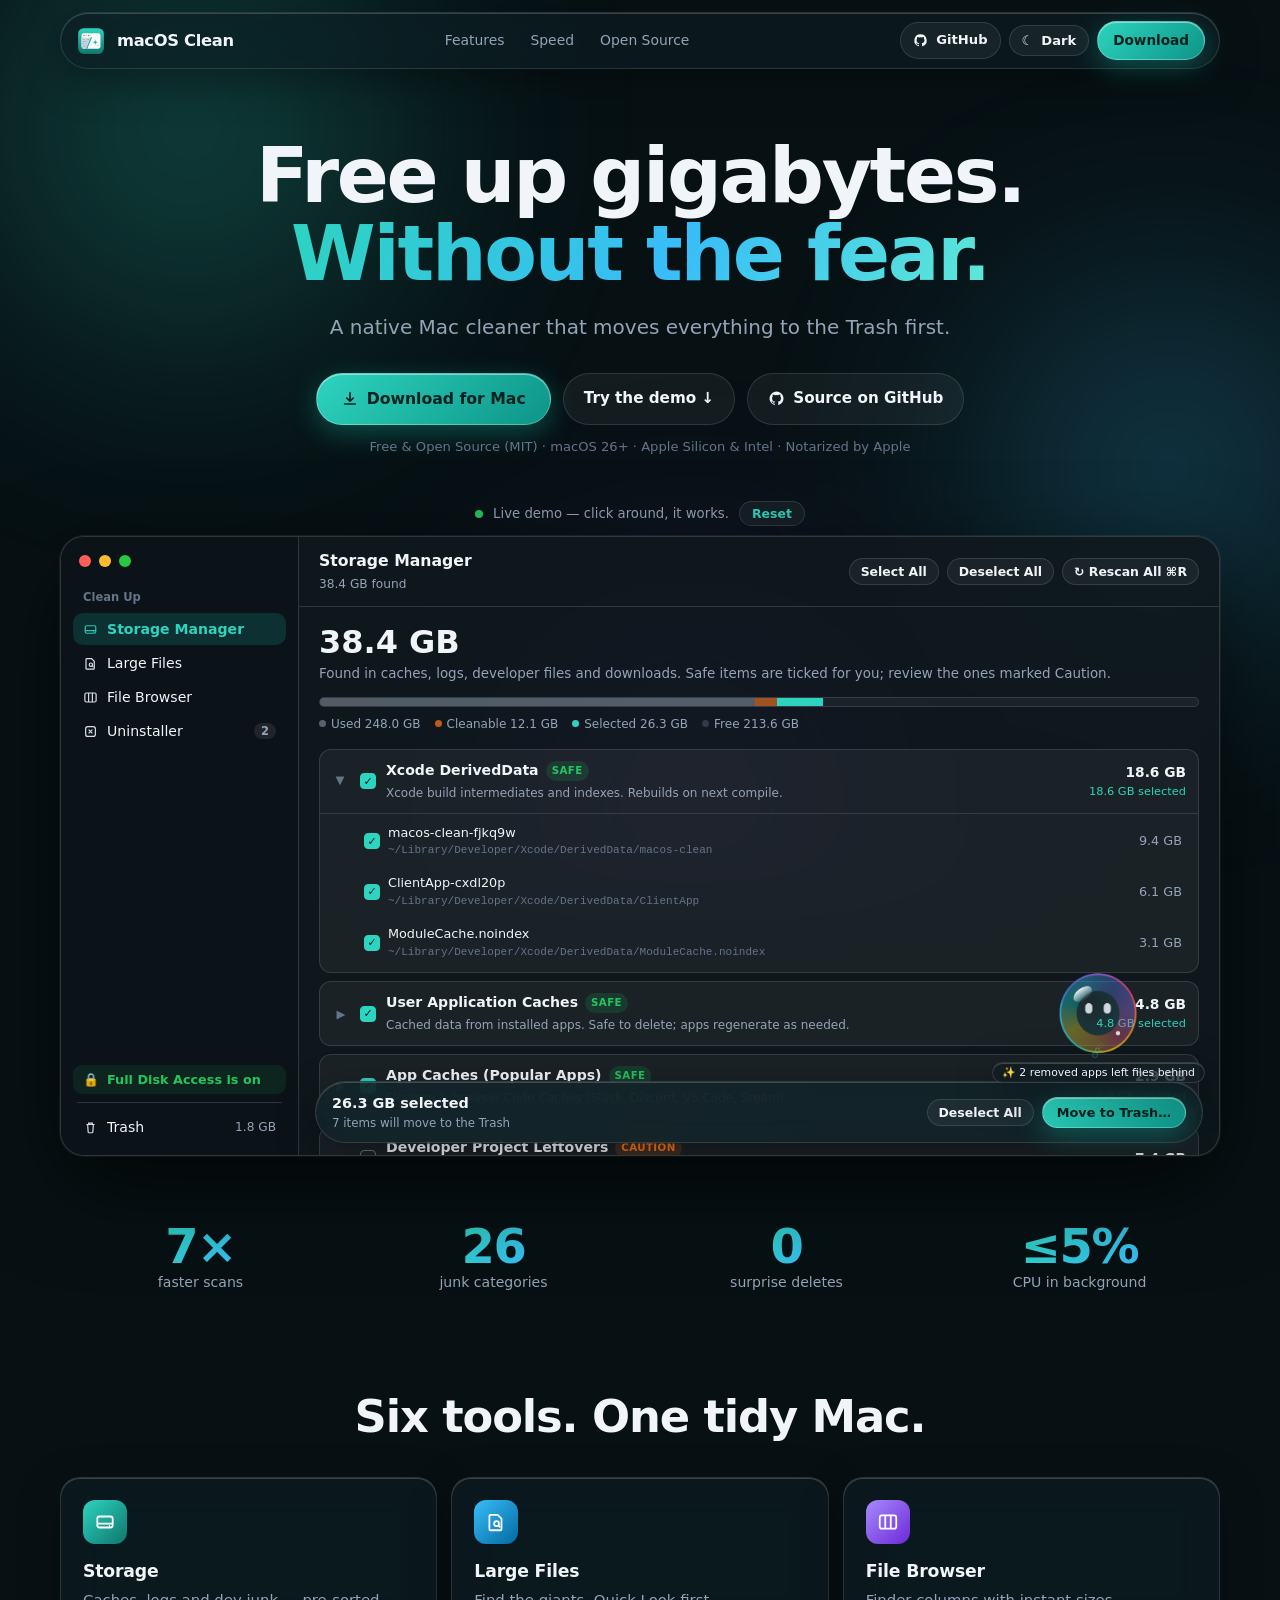
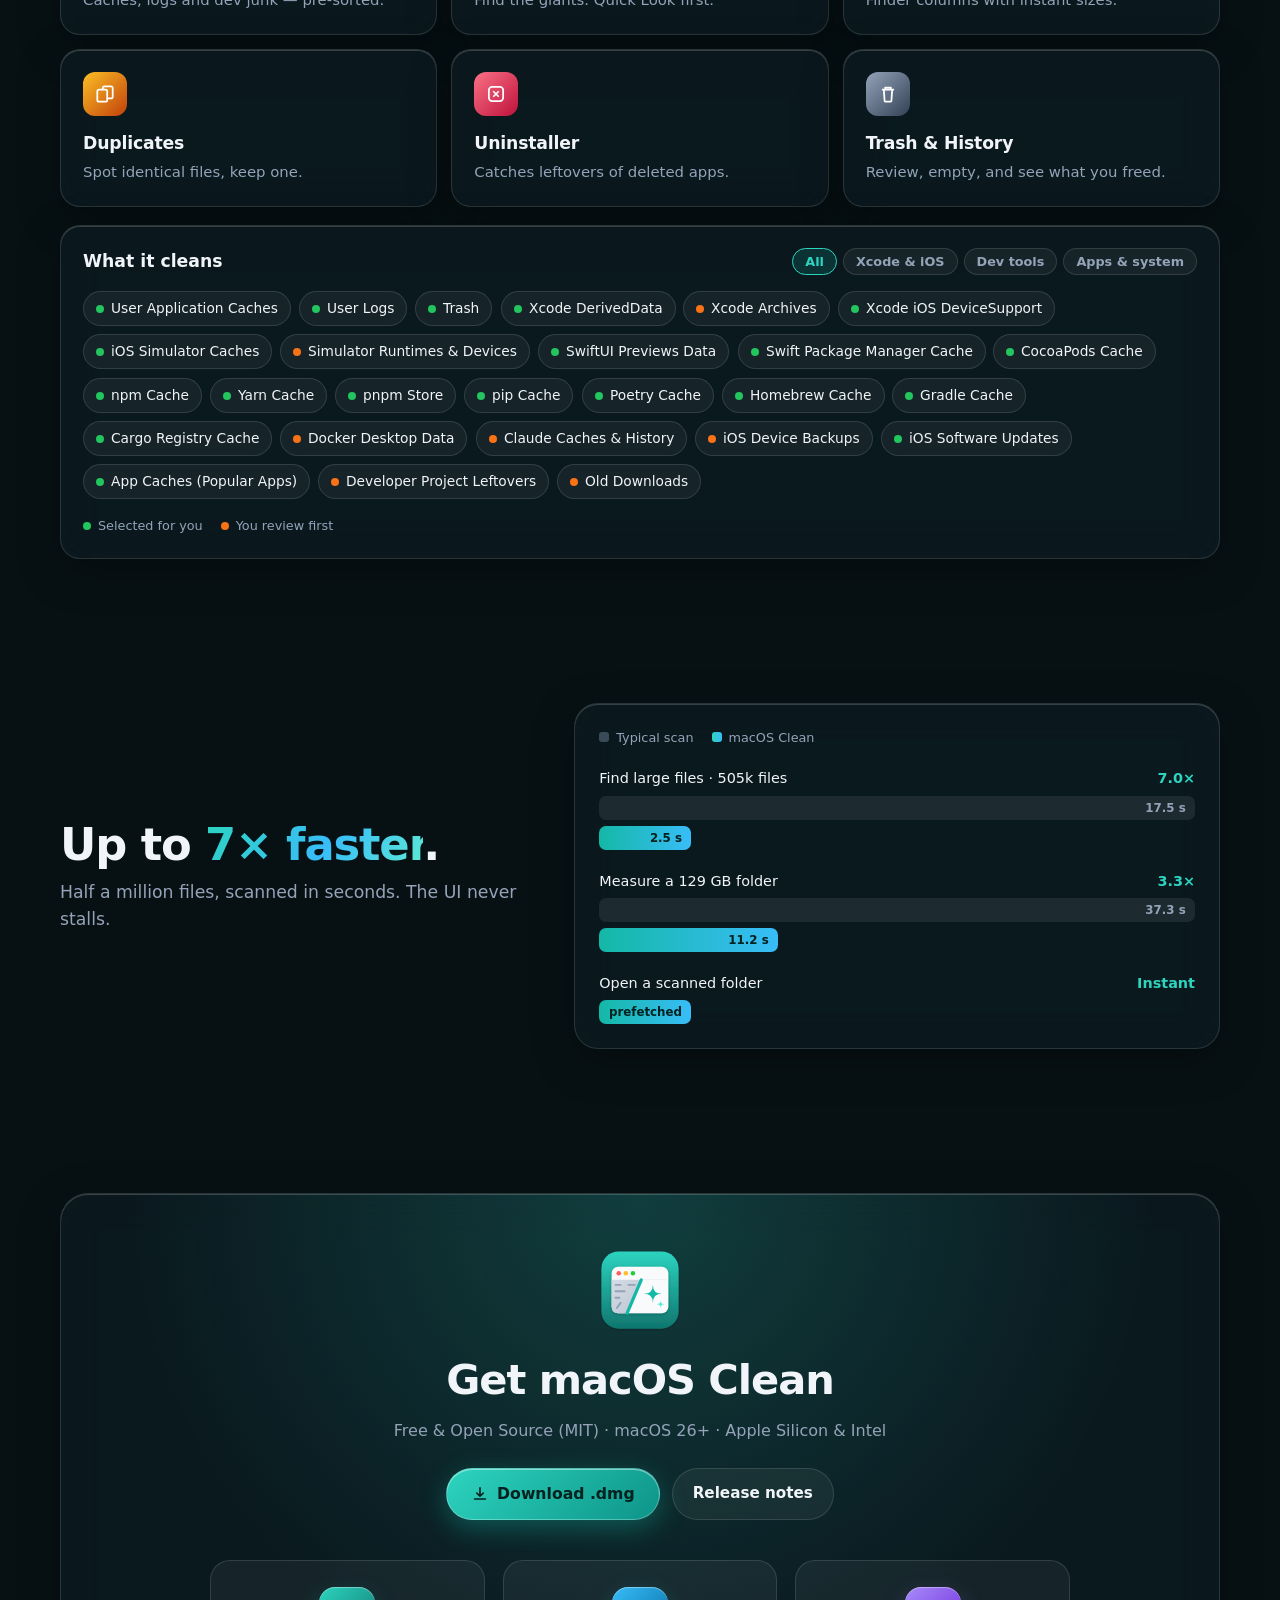
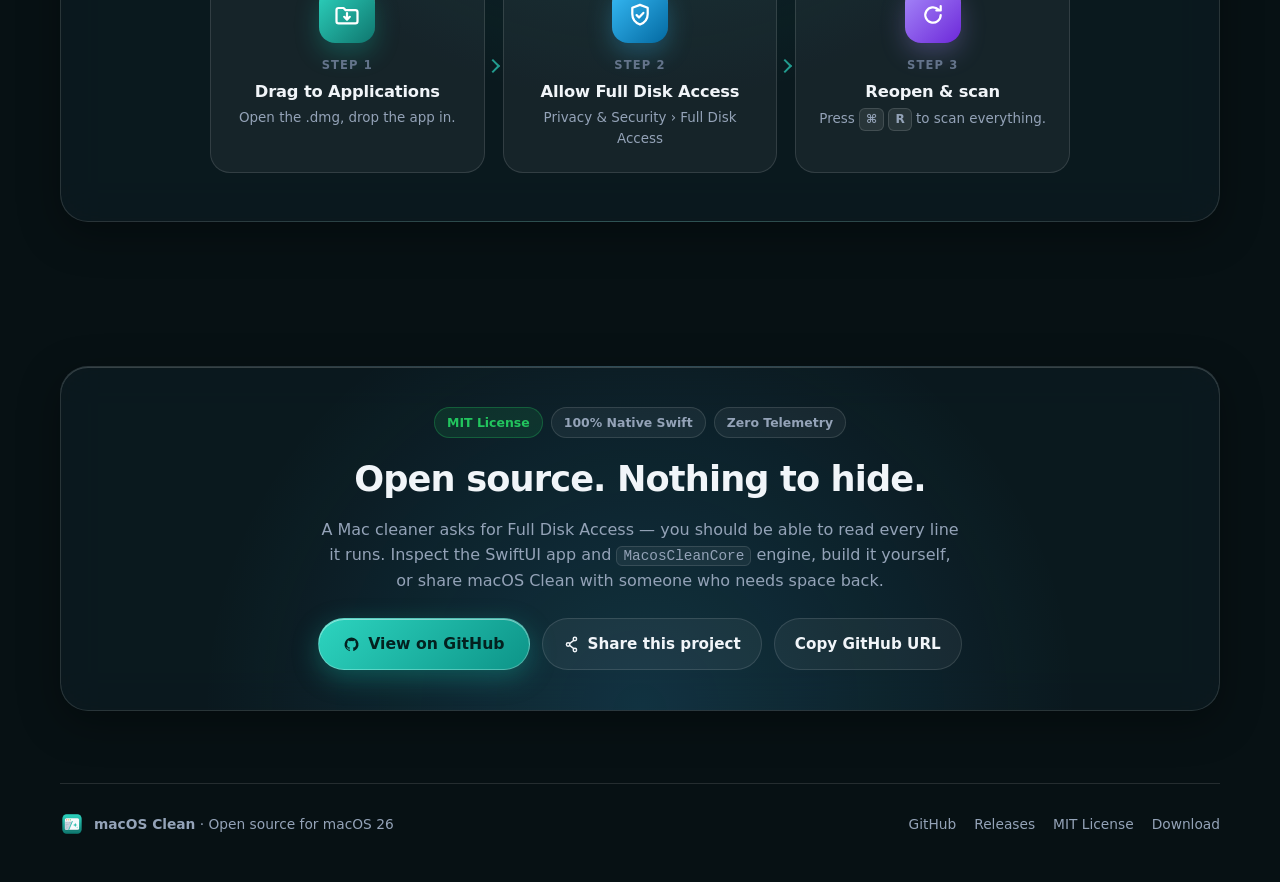
==== web/index.html @ 3dbb9c19 "Prepare open-source release: add web landing page, MIT license, README, and GitHub Pages/Releases se" ====
<!DOCTYPE html>
<html lang="en" data-theme="dark">
<head>
  <meta charset="UTF-8" />
  <meta name="viewport" content="width=device-width, initial-scale=1.0" />
  <title>macOS Clean — Free up gigabytes on your Mac, safely</title>
  <meta
    name="description"
    content="A native, open-source macOS 26 cleaner. Finds caches, developer junk, big files and app leftovers in seconds — and moves everything to the Trash first."
  />
  <meta property="og:title" content="macOS Clean — Free up gigabytes on your Mac, safely" />
  <meta
    property="og:description"
    content="A native, open-source macOS 26 cleaner that moves everything to the Trash first. Free under the MIT License."
  />
  <meta property="og:type" content="website" />
  <meta name="theme-color" content="#0f766e" />
  <link rel="icon" type="image/svg+xml" href="./assets/app-icon.svg" />
  <link rel="stylesheet" href="./styles.css" />
</head>
<body>
  <div class="ambient-backdrop" aria-hidden="true">
    <div class="ambient-orb ambient-orb-1"></div>
    <div class="ambient-orb ambient-orb-2"></div>
    <div class="ambient-orb ambient-orb-3"></div>
  </div>

  <header class="site-header">
    <nav class="nav-shell glass-panel" aria-label="Primary navigation">
      <a class="brand" href="#hero">
        <img src="./assets/app-icon.svg" alt="" width="32" height="32" class="brand-icon" />
        <span class="brand-name">macOS Clean</span>
      </a>

      <div class="nav-links">
        <a href="#features">Features</a>
        <a href="#speed">Speed</a>
        <a href="#open-source">Open Source</a>
      </div>

      <div class="nav-actions">
        <a
          class="icon-btn glass-btn nav-github"
          href="https://github.com/khanhuitse05/macos-clean"
          target="_blank"
          rel="noopener noreferrer"
          aria-label="View source code on GitHub"
        >
          <svg viewBox="0 0 20 20" width="15" height="15" fill="currentColor" aria-hidden="true"><path fill-rule="evenodd" d="M10 1.8a8.2 8.2 0 00-2.59 15.98c.41.08.56-.18.56-.4v-1.4c-2.28.5-2.76-1.1-2.76-1.1-.37-.95-.91-1.2-.91-1.2-.74-.5.06-.49.06-.49.82.06 1.26.84 1.26.84.73 1.25 1.91.89 2.38.68.07-.53.29-.89.52-1.1-1.82-.2-3.73-.91-3.73-4.05 0-.9.32-1.63.84-2.2-.08-.21-.37-1.04.08-2.17 0 0 .69-.22 2.26.84a7.8 7.8 0 014.12 0c1.57-1.06 2.26-.84 2.26-.84.45 1.13.16 1.96.08 2.17.52.57.84 1.3.84 2.2 0 3.15-1.92 3.84-3.74 4.04.29.25.56.75.56 1.52v2.25c0 .22.15.48.57.4A8.2 8.2 0 0010 1.8z" clip-rule="evenodd"/></svg>
          <span>GitHub</span>
        </a>
        <button type="button" class="icon-btn glass-btn" id="theme-toggle" aria-label="Toggle color theme">
          <span class="theme-icon" id="theme-icon" aria-hidden="true">☾</span>
          <span class="theme-label" id="theme-label">Dark</span>
        </button>
        <a class="glass-prominent nav-download" href="#download">Download</a>
      </div>
    </nav>
  </header>

  <main>
    <!-- Hero -->
    <section id="hero" class="hero-section container">
      <div class="hero-copy">
        <h1 class="hero-title">
          Free up gigabytes.<br />
          <span class="text-gradient">Without the fear.</span>
        </h1>
        <p class="hero-subtitle">
          A native Mac cleaner that moves everything to the Trash first.
        </p>
        <div class="hero-ctas">
          <a class="cta-primary glass-prominent" href="https://github.com/khanhuitse05/macos-clean/releases/latest/download/macos-clean.dmg">
            <svg viewBox="0 0 20 20" width="18" height="18" fill="none" stroke="currentColor" stroke-width="1.8" aria-hidden="true"><path d="M10 3v9.5m0 0l-3.5-3.5M10 12.5l3.5-3.5M4 15.5h12" stroke-linecap="round" stroke-linejoin="round" /></svg>
            Download for Mac
          </a>
          <a class="cta-secondary glass-btn" href="#showcase">Try the demo ↓</a>
          <a class="cta-ghost glass-btn" href="https://github.com/khanhuitse05/macos-clean" target="_blank" rel="noopener noreferrer">
            <svg viewBox="0 0 20 20" width="17" height="17" fill="currentColor" aria-hidden="true"><path fill-rule="evenodd" d="M10 1.8a8.2 8.2 0 00-2.59 15.98c.41.08.56-.18.56-.4v-1.4c-2.28.5-2.76-1.1-2.76-1.1-.37-.95-.91-1.2-.91-1.2-.74-.5.06-.49.06-.49.82.06 1.26.84 1.26.84.73 1.25 1.91.89 2.38.68.07-.53.29-.89.52-1.1-1.82-.2-3.73-.91-3.73-4.05 0-.9.32-1.63.84-2.2-.08-.21-.37-1.04.08-2.17 0 0 .69-.22 2.26.84a7.8 7.8 0 014.12 0c1.57-1.06 2.26-.84 2.26-.84.45 1.13.16 1.96.08 2.17.52.57.84 1.3.84 2.2 0 3.15-1.92 3.84-3.74 4.04.29.25.56.75.56 1.52v2.25c0 .22.15.48.57.4A8.2 8.2 0 0010 1.8z" clip-rule="evenodd"/></svg>
            Source on GitHub
          </a>
        </div>
        <p class="hero-caption">Free &amp; Open Source (MIT) · macOS 26+ · Apple Silicon &amp; Intel · Notarized by Apple</p>
      </div>

      <div id="showcase" class="showcase-wrap">
        <div class="showcase-toolbar-hint">
          <span class="live-dot" aria-hidden="true"></span>
          <span>Live demo — click around, it works.</span>
          <button type="button" class="link-reset" id="reset-demo-btn">Reset</button>
        </div>

        <div class="mac-window" id="app-window" role="region" aria-label="Interactive macOS Clean application window preview">
          <!-- Sidebar -->
          <aside class="mac-sidebar">
            <div class="traffic-lights" aria-hidden="true">
              <span class="dot dot-red"></span>
              <span class="dot dot-yellow"></span>
              <span class="dot dot-green"></span>
            </div>

            <div class="sidebar-group-label">Clean Up</div>
            <ul class="sidebar-list" role="tablist" aria-label="App sections">
              <li>
                <button type="button" class="sidebar-item is-active" data-section="storage" role="tab" aria-selected="true">
                  <span class="sb-icon" aria-hidden="true">
                    <svg viewBox="0 0 20 20" width="15" height="15" fill="none" stroke="currentColor" stroke-width="1.6"><rect x="3" y="5" width="14" height="10" rx="2"/><path d="M3 11.5h14M13.5 13.5h1"/></svg>
                  </span>
                  <span class="sb-label">Storage Manager</span>
                </button>
              </li>
              <li>
                <button type="button" class="sidebar-item" data-section="largeFiles" role="tab" aria-selected="false">
                  <span class="sb-icon" aria-hidden="true">
                    <svg viewBox="0 0 20 20" width="15" height="15" fill="none" stroke="currentColor" stroke-width="1.6"><path d="M5 3.5h6.5L15 7v9.5a1 1 0 01-1 1H5a1 1 0 01-1-1v-12a1 1 0 011-1z"/><circle cx="10.5" cy="11.5" r="2.2"/><path d="M12.2 13.2l1.6 1.6"/></svg>
                  </span>
                  <span class="sb-label">Large Files</span>
                </button>
              </li>
              <li>
                <button type="button" class="sidebar-item" data-section="fileBrowser" role="tab" aria-selected="false">
                  <span class="sb-icon" aria-hidden="true">
                    <svg viewBox="0 0 20 20" width="15" height="15" fill="none" stroke="currentColor" stroke-width="1.6"><rect x="2.5" y="4" width="15" height="12" rx="2"/><path d="M7.5 4v12M12.5 4v12"/></svg>
                  </span>
                  <span class="sb-label">File Browser</span>
                </button>
              </li>
              <li>
                <button type="button" class="sidebar-item" data-section="uninstaller" role="tab" aria-selected="false">
                  <span class="sb-icon" aria-hidden="true">
                    <svg viewBox="0 0 20 20" width="15" height="15" fill="none" stroke="currentColor" stroke-width="1.6"><rect x="3.5" y="3.5" width="13" height="13" rx="3"/><path d="M7.5 7.5l5 5M12.5 7.5l-5 5"/></svg>
                  </span>
                  <span class="sb-label">Uninstaller</span>
                  <span class="sb-badge" id="uninstaller-badge">2</span>
                </button>
              </li>
            </ul>

            <div class="sidebar-bottom">
              <button type="button" class="fda-sidebar-btn" id="window-fda-toggle" title="Preview Full Disk Access blocked state or open FDA welcome sheet">
                <span class="fda-wiggle" aria-hidden="true">🔒</span>
                <span id="window-fda-label">Full Disk Access is off</span>
              </button>
              <div class="sidebar-divider"></div>
              <button type="button" class="sidebar-item sidebar-trash" data-section="trash" role="tab" aria-selected="false">
                <span class="sb-icon" aria-hidden="true">
                  <svg viewBox="0 0 20 20" width="15" height="15" fill="none" stroke="currentColor" stroke-width="1.6"><path d="M4.5 6h11M7.5 6V4.2h5V6M6.2 6l.7 10.2a1 1 0 001 .8h4.2a1 1 0 001-.8L13.8 6"/></svg>
                </span>
                <span class="sb-label">Trash</span>
                <span class="sb-trash-meta" id="sidebar-trash-meta">1.8 GB</span>
              </button>
            </div>
          </aside>

          <!-- Main Split Detail Column -->
          <div class="mac-main">
            <!-- Unified Toolbar -->
            <header class="mac-toolbar">
              <div class="mac-title-group">
                <h2 class="mac-nav-title" id="mac-nav-title">Storage Manager</h2>
                <p class="mac-nav-subtitle" id="mac-nav-subtitle">38.4 GB found</p>
              </div>
              <div class="mac-toolbar-actions" id="mac-toolbar-actions">
                <!-- Populated dynamically per section by app.js -->
              </div>
            </header>

            <!-- Detail Content Area -->
            <div class="mac-detail-area" id="mac-detail-area">
              <!-- Top Celebration Toast -->
              <div class="celebration-toast glass-panel" id="celebration-toast" hidden role="status" aria-live="polite">
                <span class="toast-icon" id="toast-icon" aria-hidden="true">🗑️</span>
                <div class="toast-body">
                  <div class="toast-title" id="toast-title">26.3 GB moved to the Trash</div>
                  <div class="toast-detail" id="toast-detail">3 items. Empty the Trash to get the space back.</div>
                </div>
                <button type="button" class="toast-action" id="toast-empty-btn">Empty Trash…</button>
                <button type="button" class="toast-close" id="toast-close-btn" aria-label="Dismiss">✕</button>
              </div>

              <!-- Dynamic Section Views -->
              <div class="mac-scroll-pane" id="mac-section-content">
                <!-- Rendered by app.js -->
              </div>

              <!-- Floating Liquid Glass Bottom SelectionBar -->
              <div class="selection-bar glass-panel" id="window-selection-bar">
                <!-- Rendered by app.js -->
              </div>

              <!-- Floating Draggable Corner Bubbl Overlay -->
              <div
                class="hero-bubbl-overlay corner-bottomTrailing"
                id="hero-bubbl-overlay"
                title="Drag Bubbl to any corner. Click 5× quickly for an Easter egg!"
              >
                <canvas
                  id="hero-bubbl-canvas"
                  width="300"
                  height="248"
                  aria-label="Bubbl mascot reacting to your current selection"
                ></canvas>
                <button type="button" class="leftovers-chip glass-panel" id="hero-leftovers-chip">
                  <span>✨ 2 removed apps left files behind</span>
                </button>
              </div>

              <!-- In-Window Confirmation / FDA Modal Overlay -->
              <div class="mac-modal-backdrop" id="mac-modal-backdrop" hidden>
                <div class="mac-modal glass-panel" id="mac-modal-dialog" role="dialog" aria-modal="true" aria-labelledby="mac-modal-title">
                  <!-- Populated by app.js -->
                </div>
              </div>
            </div>
          </div>
        </div>
      </div>
    </section>

    <!-- Stats strip -->
    <section class="container stats-strip" aria-label="At a glance">
      <div class="stat"><strong>7×</strong><span>faster scans</span></div>
      <div class="stat"><strong>26</strong><span>junk categories</span></div>
      <div class="stat"><strong>0</strong><span>surprise deletes</span></div>
      <div class="stat"><strong>≤5%</strong><span>CPU in background</span></div>
    </section>

    <!-- Features -->
    <section id="features" class="section container">
      <div class="section-header center">
        <h2>Six tools. One tidy Mac.</h2>
      </div>

      <div class="feature-grid">
        <article class="feature-tile glass-panel">
          <span class="feature-icon fi-teal" aria-hidden="true"><svg viewBox="0 0 20 20" fill="none" stroke="currentColor" stroke-width="1.6"><rect x="3" y="5" width="14" height="10" rx="2"/><path d="M3 11.5h14M13.5 13.5h1"/></svg></span>
          <h3>Storage</h3>
          <p>Caches, logs and dev junk — pre-sorted.</p>
        </article>
        <article class="feature-tile glass-panel">
          <span class="feature-icon fi-sky" aria-hidden="true"><svg viewBox="0 0 20 20" fill="none" stroke="currentColor" stroke-width="1.6"><path d="M5 3.5h6.5L15 7v9.5a1 1 0 01-1 1H5a1 1 0 01-1-1v-12a1 1 0 011-1z"/><circle cx="10.5" cy="11.5" r="2.2"/><path d="M12.2 13.2l1.6 1.6"/></svg></span>
          <h3>Large Files</h3>
          <p>Find the giants. Quick Look first.</p>
        </article>
        <article class="feature-tile glass-panel">
          <span class="feature-icon fi-violet" aria-hidden="true"><svg viewBox="0 0 20 20" fill="none" stroke="currentColor" stroke-width="1.6"><rect x="2.5" y="4" width="15" height="12" rx="2"/><path d="M7.5 4v12M12.5 4v12"/></svg></span>
          <h3>File Browser</h3>
          <p>Finder columns with instant sizes.</p>
        </article>
        <article class="feature-tile glass-panel">
          <span class="feature-icon fi-amber" aria-hidden="true"><svg viewBox="0 0 20 20" fill="none" stroke="currentColor" stroke-width="1.6"><rect x="3" y="6" width="9" height="11" rx="1.6"/><path d="M8 6V4.6A1.6 1.6 0 019.6 3h5.8A1.6 1.6 0 0117 4.6v7.8a1.6 1.6 0 01-1.6 1.6H12"/></svg></span>
          <h3>Duplicates</h3>
          <p>Spot identical files, keep one.</p>
        </article>
        <article class="feature-tile glass-panel">
          <span class="feature-icon fi-rose" aria-hidden="true"><svg viewBox="0 0 20 20" fill="none" stroke="currentColor" stroke-width="1.6"><rect x="3.5" y="3.5" width="13" height="13" rx="3"/><path d="M7.5 7.5l5 5M12.5 7.5l-5 5"/></svg></span>
          <h3>Uninstaller</h3>
          <p>Catches leftovers of deleted apps.</p>
        </article>
        <article class="feature-tile glass-panel">
          <span class="feature-icon fi-slate" aria-hidden="true"><svg viewBox="0 0 20 20" fill="none" stroke="currentColor" stroke-width="1.6"><path d="M4.5 6h11M7.5 6V4.2h5V6M6.2 6l.7 10.2a1 1 0 001 .8h4.2a1 1 0 001-.8L13.8 6"/></svg></span>
          <h3>Trash &amp; History</h3>
          <p>Review, empty, and see what you freed.</p>
        </article>
      </div>

      <div class="cleans-panel glass-panel">
        <div class="cleans-head">
          <h3>What it cleans</h3>
          <div class="filter-pills" id="category-filters" role="group" aria-label="Filter categories">
            <button type="button" class="filter-pill is-active" data-filter="all">All</button>
            <button type="button" class="filter-pill" data-filter="apple">Xcode &amp; iOS</button>
            <button type="button" class="filter-pill" data-filter="toolchain">Dev tools</button>
            <button type="button" class="filter-pill" data-filter="apps">Apps &amp; system</button>
          </div>
        </div>
        <div class="chip-cloud" id="categories-grid"></div>
        <div class="chip-legend">
          <span><i class="dot-safe"></i> Selected for you</span>
          <span><i class="dot-caution"></i> You review first</span>
        </div>
      </div>
    </section>

    <!-- Speed -->
    <section id="speed" class="section container">
      <div class="speed-layout">
        <div class="section-header">
          <h2>Up to <span class="text-gradient">7× faster</span>.</h2>
          <p>Half a million files, scanned in seconds. The UI never stalls.</p>
        </div>

        <div class="speed-card glass-panel">
          <div class="speed-legend">
            <span><i class="dot-before"></i> Typical scan</span>
            <span><i class="dot-after"></i> macOS Clean</span>
          </div>
          <div class="speed-row">
            <div class="speed-label"><span>Find large files · 505k files</span><b>7.0×</b></div>
            <div class="speed-bar before" style="--w:100%"><span>17.5 s</span></div>
            <div class="speed-bar after" style="--w:14.3%"><span>2.5 s</span></div>
          </div>
          <div class="speed-row">
            <div class="speed-label"><span>Measure a 129 GB folder</span><b>3.3×</b></div>
            <div class="speed-bar before" style="--w:100%"><span>37.3 s</span></div>
            <div class="speed-bar after" style="--w:30%"><span>11.2 s</span></div>
          </div>
          <div class="speed-row">
            <div class="speed-label"><span>Open a scanned folder</span><b>Instant</b></div>
            <div class="speed-bar after" style="--w:3%"><span>prefetched</span></div>
          </div>
        </div>
      </div>
    </section>

    <!-- Download -->
    <section id="download" class="section container">
      <div class="download-card glass-panel">
        <img src="./assets/app-icon.svg" alt="" width="96" height="96" class="dl-icon" />
        <h2>Get macOS Clean</h2>
        <p class="dl-meta">Free &amp; Open Source (MIT) · macOS 26+ · Apple Silicon &amp; Intel</p>
        <div class="hero-ctas">
          <a class="cta-primary glass-prominent" href="https://github.com/khanhuitse05/macos-clean/releases/latest/download/macos-clean.dmg">
            <svg viewBox="0 0 20 20" width="18" height="18" fill="none" stroke="currentColor" stroke-width="1.8" aria-hidden="true"><path d="M10 3v9.5m0 0l-3.5-3.5M10 12.5l3.5-3.5M4 15.5h12" stroke-linecap="round" stroke-linejoin="round" /></svg>
            Download .dmg
          </a>
          <a class="cta-secondary glass-btn" href="https://github.com/khanhuitse05/macos-clean/releases/latest" target="_blank" rel="noopener noreferrer">Release notes</a>
        </div>

        <ol class="steps" aria-label="Install in three steps">
          <li class="step">
            <span class="step-icon" aria-hidden="true">
              <svg viewBox="0 0 20 20" fill="none" stroke="currentColor" stroke-width="1.6" stroke-linecap="round" stroke-linejoin="round"><path d="M2.5 6.5A1.5 1.5 0 014 5h3.5L9 6.5h7a1.5 1.5 0 011.5 1.5v6.5A1.5 1.5 0 0116 16H4a1.5 1.5 0 01-1.5-1.5z"/><path d="M10 8.6v4.6M8 11.3l2 2 2-2"/></svg>
            </span>
            <span class="step-label">Step 1</span>
            <strong>Drag to Applications</strong>
            <span class="step-hint">Open the .dmg, drop the app in.</span>
          </li>
          <li class="step">
            <span class="step-icon" aria-hidden="true">
              <svg viewBox="0 0 20 20" fill="none" stroke="currentColor" stroke-width="1.6" stroke-linecap="round" stroke-linejoin="round"><path d="M10 2.8l5.5 2v4.4c0 3.6-2.4 6.3-5.5 7.6-3.1-1.3-5.5-4-5.5-7.6V4.8z"/><path d="M7.6 10.1l1.7 1.7 3.1-3.3"/></svg>
            </span>
            <span class="step-label">Step 2</span>
            <strong>Allow Full Disk Access</strong>
            <span class="step-hint">Privacy &amp; Security › Full Disk Access</span>
          </li>
          <li class="step">
            <span class="step-icon" aria-hidden="true">
              <svg viewBox="0 0 20 20" fill="none" stroke="currentColor" stroke-width="1.6" stroke-linecap="round" stroke-linejoin="round"><path d="M15.5 10a5.5 5.5 0 11-1.6-3.9"/><path d="M15.5 3.6v3.1h-3.1"/></svg>
            </span>
            <span class="step-label">Step 3</span>
            <strong>Reopen &amp; scan</strong>
            <span class="step-hint">Press <kbd>⌘</kbd> <kbd>R</kbd> to scan everything.</span>
          </li>
        </ol>
      </div>
    </section>

    <!-- Open Source & Share -->
    <section id="open-source" class="section container">
      <div class="oss-card glass-panel">
        <div class="oss-copy">
          <div class="meta-pills oss-pills">
            <span class="meta-pill meta-pill-safe">MIT License</span>
            <span class="meta-pill">100% Native Swift</span>
            <span class="meta-pill">Zero Telemetry</span>
          </div>
          <h2>Open source. Nothing to hide.</h2>
          <p>
            A Mac cleaner asks for Full Disk Access — you should be able to read every line it runs.
            Inspect the SwiftUI app and <code>MacosCleanCore</code> engine, build it yourself, or share macOS Clean with someone who needs space back.
          </p>
        </div>

        <div class="oss-actions">
          <a class="cta-primary glass-prominent" href="https://github.com/khanhuitse05/macos-clean" target="_blank" rel="noopener noreferrer">
            <svg viewBox="0 0 20 20" width="17" height="17" fill="currentColor" aria-hidden="true"><path fill-rule="evenodd" d="M10 1.8a8.2 8.2 0 00-2.59 15.98c.41.08.56-.18.56-.4v-1.4c-2.28.5-2.76-1.1-2.76-1.1-.37-.95-.91-1.2-.91-1.2-.74-.5.06-.49.06-.49.82.06 1.26.84 1.26.84.73 1.25 1.91.89 2.38.68.07-.53.29-.89.52-1.1-1.82-.2-3.73-.91-3.73-4.05 0-.9.32-1.63.84-2.2-.08-.21-.37-1.04.08-2.17 0 0 .69-.22 2.26.84a7.8 7.8 0 014.12 0c1.57-1.06 2.26-.84 2.26-.84.45 1.13.16 1.96.08 2.17.52.57.84 1.3.84 2.2 0 3.15-1.92 3.84-3.74 4.04.29.25.56.75.56 1.52v2.25c0 .22.15.48.57.4A8.2 8.2 0 0010 1.8z" clip-rule="evenodd"/></svg>
            View on GitHub
          </a>
          <button type="button" class="cta-secondary glass-btn" id="share-site-btn">
            <svg viewBox="0 0 20 20" width="17" height="17" fill="none" stroke="currentColor" stroke-width="1.7" stroke-linecap="round" stroke-linejoin="round" aria-hidden="true"><path d="M14 5.5a2 2 0 100-4 2 2 0 000 4zM6 12a2 2 0 100-4 2 2 0 000 4zM14 18.5a2 2 0 100-4 2 2 0 000 4z"/><path d="M7.7 11l4.6 3.5M12.3 5.5L7.7 9"/></svg>
            <span>Share this project</span>
          </button>
          <button type="button" class="cta-ghost glass-btn copy-btn" data-copy="https://github.com/khanhuitse05/macos-clean">
            Copy GitHub URL
          </button>
        </div>
      </div>
    </section>
  </main>

  <footer class="site-footer container">
    <div class="footer-inner">
      <div class="footer-brand">
        <img src="./assets/app-icon.svg" alt="" width="24" height="24" />
        <span><strong>macOS Clean</strong> · Open source for macOS 26</span>
      </div>
      <div class="footer-links">
        <a href="https://github.com/khanhuitse05/macos-clean" target="_blank" rel="noopener noreferrer">GitHub</a>
        <a href="https://github.com/khanhuitse05/macos-clean/releases" target="_blank" rel="noopener noreferrer">Releases</a>
        <a href="https://github.com/khanhuitse05/macos-clean/blob/main/LICENSE" target="_blank" rel="noopener noreferrer">MIT License</a>
        <a href="#download">Download</a>
      </div>
    </div>
  </footer>

  <script type="module" src="./app.js"></script>
</body>
</html>
---- web/styles.css ----
:root {
  --teal-400: #2dd4bf;
  --teal-500: #14b8a6;
  --teal-600: #0d9488;
  --teal-700: #0f766e;
  --teal-950: #042f2e;
  --mint-300: #5eead4;

  --safe: #22c55e;
  --caution: #f97316;
  --danger: #ef4444;

  --font-sans: -apple-system, BlinkMacSystemFont, "SF Pro Text", "Segoe UI", system-ui, sans-serif;
  --font-display: -apple-system, BlinkMacSystemFont, "SF Pro Rounded", "SF Pro Display", system-ui, sans-serif;
  --font-mono: ui-monospace, "SF Mono", Menlo, Monaco, Consolas, monospace;

  --radius-sm: 8px;
  --radius-md: 14px;
  --radius-lg: 20px;
  --radius-xl: 24px;
}

[data-theme="dark"] {
  --bg: #071114;
  --bg-elevated: #0b181d;
  --glass-bg: rgba(15, 29, 34, 0.68);
  --glass-bg-strong: rgba(18, 35, 41, 0.86);
  --glass-border: rgba(255, 255, 255, 0.12);
  --glass-highlight: rgba(255, 255, 255, 0.18);
  --surface-subtle: rgba(255, 255, 255, 0.05);
  --surface-hover: rgba(255, 255, 255, 0.08);
  --text-primary: #f1f5f9;
  --text-secondary: #94a3b8;
  --text-tertiary: #64748b;
  --code-bg: rgba(4, 14, 17, 0.78);
  --window-bg: rgba(17, 24, 29, 0.88);
  --window-sidebar: rgba(12, 19, 24, 0.76);
  --window-border: rgba(255, 255, 255, 0.14);
  --window-shadow: 0 32px 90px rgba(0, 0, 0, 0.62), 0 0 0 1px rgba(255, 255, 255, 0.08);
  --card-shadow: 0 12px 40px rgba(0, 0, 0, 0.35);
  --orb-opacity: 0.34;
}

[data-theme="light"] {
  --bg: #f1f7f7;
  --bg-elevated: #ffffff;
  --glass-bg: rgba(255, 255, 255, 0.74);
  --glass-bg-strong: rgba(255, 255, 255, 0.92);
  --glass-border: rgba(15, 23, 42, 0.09);
  --glass-highlight: rgba(255, 255, 255, 0.9);
  --surface-subtle: rgba(15, 23, 42, 0.04);
  --surface-hover: rgba(15, 23, 42, 0.07);
  --text-primary: #0f172a;
  --text-secondary: #475569;
  --text-tertiary: #64748b;
  --code-bg: #0f172a;
  --window-bg: rgba(255, 255, 255, 0.92);
  --window-sidebar: rgba(241, 245, 249, 0.86);
  --window-border: rgba(15, 23, 42, 0.12);
  --window-shadow: 0 28px 80px rgba(15, 23, 42, 0.15), 0 0 0 1px rgba(15, 23, 42, 0.06);
  --card-shadow: 0 10px 30px rgba(15, 23, 42, 0.07);
  --orb-opacity: 0.24;
}

*,
*::before,
*::after {
  box-sizing: border-box;
}

html {
  scroll-behavior: smooth;
  scroll-padding-top: 88px;
}

body {
  margin: 0;
  font-family: var(--font-sans);
  background: var(--bg);
  color: var(--text-primary);
  line-height: 1.55;
  -webkit-font-smoothing: antialiased;
  overflow-x: hidden;
  transition: background-color 0.25s ease, color 0.25s ease;
}

code,
pre {
  font-family: var(--font-mono);
}

p code,
li code,
h2 code,
h3 code,
h4 code,
dd code {
  font-size: 0.88em;
  padding: 0.1em 0.38em;
  border-radius: 6px;
  background: var(--surface-subtle);
  border: 1px solid var(--glass-border);
}

a {
  color: inherit;
  text-decoration: none;
}

button {
  font-family: inherit;
  cursor: pointer;
}

.container {
  width: min(1160px, calc(100% - 32px));
  margin-inline: auto;
}

/* Ambient Backdrop */
.ambient-backdrop {
  position: fixed;
  inset: 0;
  z-index: -1;
  pointer-events: none;
  overflow: hidden;
}

.ambient-orb {
  position: absolute;
  border-radius: 50%;
  filter: blur(110px);
  opacity: var(--orb-opacity);
}

.ambient-orb-1 {
  width: 620px;
  height: 620px;
  top: -180px;
  left: -120px;
  background: radial-gradient(circle, var(--teal-400), transparent 70%);
}

.ambient-orb-2 {
  width: 540px;
  height: 540px;
  top: 22%;
  right: -160px;
  background: radial-gradient(circle, #38bdf8, transparent 70%);
}

.ambient-orb-3 {
  width: 560px;
  height: 560px;
  bottom: -180px;
  left: 32%;
  background: radial-gradient(circle, #a855f7, transparent 72%);
}

/* Liquid Glass Utilities */
.glass-panel {
  background: var(--glass-bg);
  backdrop-filter: blur(22px) saturate(180%);
  -webkit-backdrop-filter: blur(22px) saturate(180%);
  border: 1px solid var(--glass-border);
  box-shadow: inset 0 1px 0 var(--glass-highlight), var(--card-shadow);
}

.glass-btn {
  display: inline-flex;
  align-items: center;
  justify-content: center;
  gap: 8px;
  padding: 9px 16px;
  border-radius: 999px;
  background: var(--surface-subtle);
  border: 1px solid var(--glass-border);
  color: var(--text-primary);
  font-size: 0.9rem;
  font-weight: 550;
  transition: transform 0.16s ease, background-color 0.16s ease, border-color 0.16s ease;
}

.glass-btn:hover {
  background: var(--surface-hover);
  border-color: rgba(45, 212, 191, 0.4);
  transform: translateY(-1px);
}

.glass-btn.is-active {
  background: rgba(20, 184, 166, 0.22);
  border-color: var(--teal-400);
  color: var(--teal-400);
}

[data-theme="light"] .glass-btn.is-active {
  color: var(--teal-700);
  background: rgba(20, 184, 166, 0.16);
}

.glass-prominent {
  display: inline-flex;
  align-items: center;
  justify-content: center;
  gap: 8px;
  padding: 10px 20px;
  border-radius: 999px;
  border: 1px solid rgba(255, 255, 255, 0.25);
  background: linear-gradient(135deg, var(--teal-400), var(--teal-600));
  color: #03211f;
  font-weight: 650;
  font-size: 0.92rem;
  box-shadow: 0 8px 26px rgba(20, 184, 166, 0.35), inset 0 1px 0 rgba(255, 255, 255, 0.45);
  transition: transform 0.16s ease, filter 0.16s ease, box-shadow 0.16s ease;
}

.glass-prominent:hover {
  filter: brightness(1.06);
  transform: translateY(-1px);
  box-shadow: 0 12px 32px rgba(20, 184, 166, 0.48), inset 0 1px 0 rgba(255, 255, 255, 0.55);
}

/* Sticky Navbar */
.site-header {
  position: sticky;
  top: 12px;
  z-index: 60;
  padding-inline: 16px;
}

.nav-shell {
  width: min(1160px, 100%);
  margin-inline: auto;
  display: flex;
  align-items: center;
  justify-content: space-between;
  gap: 16px;
  padding: 8px 14px;
  border-radius: 999px;
}

.brand {
  display: inline-flex;
  align-items: center;
  gap: 10px;
  font-weight: 700;
  letter-spacing: -0.02em;
}

.brand-icon {
  border-radius: 8px;
}

.brand-name {
  font-family: var(--font-display);
  font-size: 1.02rem;
}

.version-pill {
  font-size: 0.72rem;
  font-weight: 600;
  padding: 2px 8px;
  border-radius: 999px;
  background: rgba(45, 212, 191, 0.15);
  border: 1px solid rgba(45, 212, 191, 0.3);
  color: var(--teal-400);
}

[data-theme="light"] .version-pill {
  color: var(--teal-700);
}

.nav-links {
  display: flex;
  align-items: center;
  gap: 4px;
}

.nav-links a {
  font-size: 0.87rem;
  font-weight: 500;
  color: var(--text-secondary);
  padding: 6px 11px;
  border-radius: 999px;
  transition: color 0.15s ease, background-color 0.15s ease;
}

.nav-links a:hover {
  color: var(--text-primary);
  background: var(--surface-subtle);
}

.nav-actions {
  display: flex;
  align-items: center;
  gap: 8px;
}

.icon-btn {
  padding: 7px 12px;
  font-size: 0.82rem;
}

.nav-download {
  padding: 8px 15px;
  font-size: 0.85rem;
}

/* Hero Section */
.hero-section {
  padding-top: 80px;
  padding-bottom: 36px;
}

.hero-copy {
  text-align: center;
  max-width: 820px;
  margin-inline: auto;
}

.meta-pills {
  display: flex;
  flex-wrap: wrap;
  justify-content: center;
  gap: 8px;
  margin-bottom: 20px;
}

.meta-pill {
  font-size: 0.78rem;
  font-weight: 600;
  padding: 5px 12px;
  border-radius: 999px;
  background: var(--surface-subtle);
  border: 1px solid var(--glass-border);
  color: var(--text-secondary);
}

.meta-pill-safe {
  color: var(--safe);
  background: rgba(34, 197, 94, 0.12);
  border-color: rgba(34, 197, 94, 0.3);
}

.hero-title {
  margin: 0 0 18px;
  font-family: var(--font-display);
  font-size: clamp(2.7rem, 6.6vw, 4.8rem);
  line-height: 1.02;
  letter-spacing: -0.03em;
}

.text-gradient {
  background: linear-gradient(125deg, var(--teal-400) 0%, #38bdf8 55%, var(--mint-300) 100%);
  -webkit-background-clip: text;
  background-clip: text;
  color: transparent;
}

[data-theme="light"] .text-gradient {
  background: linear-gradient(125deg, var(--teal-700) 0%, #0284c7 60%, var(--teal-500) 100%);
  -webkit-background-clip: text;
  background-clip: text;
}

.hero-subtitle {
  margin: 0 auto 30px;
  max-width: 680px;
  font-size: 1.25rem;
  color: var(--text-secondary);
}

.hero-ctas {
  display: flex;
  flex-wrap: wrap;
  justify-content: center;
  gap: 12px;
}

.cta-primary {
  padding: 13px 24px;
  font-size: 0.98rem;
}

.cta-secondary,
.cta-ghost {
  padding: 13px 20px;
  font-size: 0.95rem;
}

.hero-caption {
  margin-top: 12px;
  font-size: 0.82rem;
  color: var(--text-tertiary);
}

/* Interactive macOS 26 App Window */
.showcase-wrap {
  margin-top: 44px;
}

.showcase-toolbar-hint {
  display: flex;
  align-items: center;
  justify-content: space-between;
  gap: 12px;
  margin-bottom: 10px;
  padding-inline: 6px;
  font-size: 0.83rem;
  color: var(--text-secondary);
}

.link-reset {
  border: 1px solid var(--glass-border);
  background: var(--surface-subtle);
  color: var(--teal-400);
  border-radius: 999px;
  padding: 4px 12px;
  font-size: 0.78rem;
  font-weight: 600;
}

[data-theme="light"] .link-reset {
  color: var(--teal-700);
}

.mac-window {
  display: grid;
  grid-template-columns: 238px minmax(0, 1fr);
  grid-template-rows: minmax(0, 1fr);
  height: 620px;
  border-radius: var(--radius-xl);
  background: var(--window-bg);
  border: 1px solid var(--window-border);
  box-shadow: var(--window-shadow);
  backdrop-filter: blur(28px) saturate(180%);
  -webkit-backdrop-filter: blur(28px) saturate(180%);
  overflow: hidden;
}

/* Sidebar */
.mac-sidebar {
  display: flex;
  flex-direction: column;
  min-height: 0;
  background: var(--window-sidebar);
  border-right: 1px solid var(--window-border);
  padding: 16px 12px 12px;
}

.traffic-lights {
  display: flex;
  align-items: center;
  gap: 8px;
  padding: 2px 6px 18px;
}

.traffic-lights .dot {
  width: 12px;
  height: 12px;
  border-radius: 50%;
}

.dot-red { background: #ff5f57; }
.dot-yellow { background: #febc2e; }
.dot-green { background: #28c840; }

.sidebar-group-label {
  font-size: 0.72rem;
  font-weight: 650;
  color: var(--text-tertiary);
  padding: 4px 10px 6px;
}

.sidebar-list {
  list-style: none;
  margin: 0;
  padding: 0;
  display: flex;
  flex-direction: column;
  gap: 2px;
}

.sidebar-item {
  width: 100%;
  display: flex;
  align-items: center;
  gap: 9px;
  padding: 8px 10px;
  border-radius: 10px;
  border: 0;
  background: transparent;
  color: var(--text-primary);
  font-size: 0.88rem;
  font-weight: 500;
  text-align: left;
  transition: background-color 0.14s ease, color 0.14s ease;
}

.sidebar-item:hover {
  background: var(--surface-subtle);
}

.sidebar-item.is-active {
  background: rgba(20, 184, 166, 0.18);
  color: var(--teal-400);
  font-weight: 600;
}

[data-theme="light"] .sidebar-item.is-active {
  background: rgba(20, 184, 166, 0.16);
  color: var(--teal-700);
}

.sb-icon {
  display: inline-flex;
  align-items: center;
  justify-content: center;
  opacity: 0.9;
}

.sb-label {
  flex: 1;
  min-width: 0;
  overflow: hidden;
  text-overflow: ellipsis;
  white-space: nowrap;
}

.sb-badge {
  font-size: 0.72rem;
  font-weight: 700;
  padding: 1px 7px;
  border-radius: 999px;
  background: var(--surface-hover);
  color: var(--text-secondary);
  font-variant-numeric: tabular-nums;
}

.sb-badge:empty {
  display: none;
}

.sidebar-bottom {
  margin-top: auto;
  display: flex;
  flex-direction: column;
  gap: 8px;
}

.fda-sidebar-btn {
  display: flex;
  align-items: center;
  gap: 8px;
  width: 100%;
  padding: 7px 10px;
  border: 0;
  border-radius: 9px;
  background: rgba(249, 115, 22, 0.1);
  color: var(--caution);
  font-size: 0.8rem;
  font-weight: 600;
  text-align: left;
}

.fda-sidebar-btn.is-granted {
  background: rgba(34, 197, 94, 0.1);
  color: var(--safe);
}

.fda-wiggle {
  display: inline-block;
  animation: fdaWiggle 10s ease-in-out infinite;
}

@keyframes fdaWiggle {
  0%, 92%, 100% { transform: rotate(0deg); }
  94% { transform: rotate(-10deg); }
  96% { transform: rotate(10deg); }
  98% { transform: rotate(-6deg); }
}

.sidebar-divider {
  height: 1px;
  background: var(--window-border);
  margin-inline: 4px;
}

.sb-trash-meta {
  font-size: 0.76rem;
  color: var(--text-secondary);
  font-variant-numeric: tabular-nums;
}

/* Main Split Detail Column */
.mac-main {
  display: flex;
  flex-direction: column;
  min-width: 0;
  min-height: 0;
  height: 100%;
  position: relative;
}

.mac-toolbar {
  display: flex;
  align-items: center;
  justify-content: space-between;
  gap: 12px;
  padding: 12px 20px;
  border-bottom: 1px solid var(--window-border);
  min-height: 58px;
}

.mac-nav-title {
  margin: 0;
  font-size: 0.98rem;
  font-weight: 650;
}

.mac-nav-subtitle {
  margin: 1px 0 0;
  font-size: 0.76rem;
  color: var(--text-secondary);
  font-variant-numeric: tabular-nums;
}

.mac-toolbar-actions {
  display: flex;
  align-items: center;
  gap: 8px;
  flex-wrap: wrap;
}

.mac-tb-btn {
  display: inline-flex;
  align-items: center;
  gap: 6px;
  padding: 5px 11px;
  border-radius: 999px;
  border: 1px solid var(--glass-border);
  background: var(--surface-subtle);
  color: var(--text-primary);
  font-size: 0.78rem;
  font-weight: 550;
}

.mac-tb-btn:hover:not(:disabled) {
  background: var(--surface-hover);
}

.mac-tb-btn:disabled {
  opacity: 0.45;
  cursor: default;
}

.mac-tb-btn.is-danger {
  background: rgba(239, 68, 68, 0.16);
  border-color: rgba(239, 68, 68, 0.4);
  color: #fca5a5;
}

[data-theme="light"] .mac-tb-btn.is-danger {
  color: #dc2626;
}

.mac-tb-select {
  padding: 5px 10px;
  border-radius: 999px;
  border: 1px solid var(--glass-border);
  background: var(--surface-subtle);
  color: var(--text-primary);
  font-size: 0.78rem;
  font-family: inherit;
}

.mac-detail-area {
  position: relative;
  flex: 1;
  min-height: 0;
  display: flex;
  flex-direction: column;
}

.mac-scroll-pane {
  flex: 1;
  overflow-y: auto;
  padding: 18px 20px 88px;
}

/* Celebration Toast */
.celebration-toast {
  position: absolute;
  top: 12px;
  left: 50%;
  transform: translateX(-50%);
  z-index: 25;
  display: flex;
  align-items: center;
  gap: 12px;
  padding: 10px 16px;
  border-radius: 999px;
  width: min(500px, calc(100% - 32px));
  background: var(--glass-bg-strong);
}

.celebration-toast[hidden] {
  display: none;
}

.toast-icon {
  font-size: 1.25rem;
}

.toast-body {
  flex: 1;
  min-width: 0;
}

.toast-title {
  font-family: var(--font-display);
  font-size: 0.94rem;
  font-weight: 650;
  font-variant-numeric: tabular-nums;
}

.toast-detail {
  font-size: 0.75rem;
  color: var(--text-secondary);
}

.toast-action {
  border: 1px solid rgba(239, 68, 68, 0.35);
  background: rgba(239, 68, 68, 0.15);
  color: var(--danger);
  border-radius: 999px;
  padding: 4px 10px;
  font-size: 0.75rem;
  font-weight: 600;
}

.toast-close {
  border: 0;
  background: transparent;
  color: var(--text-secondary);
  font-size: 0.85rem;
  padding: 4px;
}

/* Storage Summary Header & 4-segment StorageBar */
.storage-summary {
  margin-bottom: 16px;
}

.storage-big-number {
  font-family: var(--font-display);
  font-size: 2rem;
  font-weight: 700;
  line-height: 1.1;
  font-variant-numeric: tabular-nums;
  margin: 0;
}

.storage-lead {
  margin: 4px 0 12px;
  font-size: 0.84rem;
  color: var(--text-secondary);
}

.storage-bar-track {
  display: flex;
  height: 10px;
  border-radius: 999px;
  overflow: hidden;
  background: var(--surface-subtle);
  border: 1px solid var(--glass-border);
}

.seg-used {
  background: rgba(148, 163, 184, 0.45);
  transition: width 0.4s ease;
}

.seg-cleanable {
  background: rgba(249, 115, 22, 0.6);
  transition: width 0.4s ease;
}

.seg-selected {
  background: var(--teal-400);
  transition: width 0.35s ease;
}

.storage-legend {
  display: flex;
  flex-wrap: wrap;
  gap: 14px;
  margin-top: 8px;
  font-size: 0.75rem;
  color: var(--text-secondary);
  font-variant-numeric: tabular-nums;
}

.legend-item {
  display: inline-flex;
  align-items: center;
  gap: 5px;
}

.legend-dot {
  width: 7px;
  height: 7px;
  border-radius: 50%;
}

/* FDA Banner inside window */
.fda-inline-banner {
  display: flex;
  align-items: center;
  justify-content: space-between;
  gap: 12px;
  padding: 10px 14px;
  margin-bottom: 14px;
  border-radius: 14px;
  background: rgba(249, 115, 22, 0.12);
  border: 1px solid rgba(249, 115, 22, 0.35);
  font-size: 0.8rem;
}

.fda-inline-banner strong {
  display: block;
  margin-bottom: 2px;
}

.fda-inline-banner p {
  margin: 0;
  color: var(--text-secondary);
  font-size: 0.76rem;
}

/* Category Rows & TriState Checkbox */
.category-list {
  display: flex;
  flex-direction: column;
  gap: 8px;
}

.cat-card {
  border-radius: 12px;
  background: var(--surface-subtle);
  border: 1px solid var(--glass-border);
  overflow: hidden;
}

.cat-row {
  display: flex;
  align-items: center;
  gap: 10px;
  padding: 10px 12px;
}

.cat-expand-btn {
  border: 0;
  background: transparent;
  color: var(--text-tertiary);
  width: 18px;
  height: 18px;
  padding: 0;
  display: inline-flex;
  align-items: center;
  justify-content: center;
  font-size: 0.72rem;
  transition: transform 0.15s ease;
}

.cat-expand-btn.is-open {
  transform: rotate(90deg);
}

.tri-checkbox {
  width: 16px;
  height: 16px;
  border-radius: 4px;
  border: 1.5px solid var(--text-tertiary);
  background: transparent;
  display: inline-flex;
  align-items: center;
  justify-content: center;
  padding: 0;
  flex-shrink: 0;
  color: #03211f;
  font-size: 11px;
  font-weight: 800;
}

.tri-checkbox[data-state="on"],
.tri-checkbox[data-state="mixed"] {
  background: var(--teal-400);
  border-color: var(--teal-400);
}

.cat-info {
  flex: 1;
  min-width: 0;
}

.cat-title-line {
  display: flex;
  align-items: center;
  gap: 7px;
  flex-wrap: wrap;
}

.cat-title {
  font-size: 0.88rem;
  font-weight: 600;
}

.safety-badge {
  font-size: 0.64rem;
  font-weight: 700;
  text-transform: uppercase;
  letter-spacing: 0.04em;
  padding: 2px 6px;
  border-radius: 999px;
}

.badge-safe {
  color: var(--safe);
  background: rgba(34, 197, 94, 0.15);
}

.badge-caution {
  color: var(--caution);
  background: rgba(249, 115, 22, 0.16);
}

.cat-desc {
  margin: 2px 0 0;
  font-size: 0.75rem;
  color: var(--text-secondary);
  white-space: nowrap;
  overflow: hidden;
  text-overflow: ellipsis;
}

.cat-size-col {
  text-align: right;
  font-variant-numeric: tabular-nums;
  flex-shrink: 0;
}

.cat-size-total {
  font-size: 0.86rem;
  font-weight: 600;
}

.cat-size-selected {
  font-size: 0.71rem;
  color: var(--teal-400);
}

[data-theme="light"] .cat-size-selected {
  color: var(--teal-700);
}

.cat-children {
  border-top: 1px solid var(--glass-border);
  padding: 4px 12px 6px 40px;
  display: flex;
  flex-direction: column;
  gap: 4px;
}

.cat-child-row {
  display: flex;
  align-items: center;
  gap: 8px;
  padding: 5px 4px;
  font-size: 0.8rem;
}

.cat-child-name {
  flex: 1;
  min-width: 0;
}

.cat-child-path {
  display: block;
  font-family: var(--font-mono);
  font-size: 0.69rem;
  color: var(--text-tertiary);
}

.cat-child-size {
  font-variant-numeric: tabular-nums;
  color: var(--text-secondary);
}

/* Tables (Large Files & Trash) */
.mac-table-wrap {
  border: 1px solid var(--glass-border);
  border-radius: 12px;
  overflow-x: auto;
  background: var(--surface-subtle);
}

.mac-table {
  width: 100%;
  border-collapse: collapse;
  font-size: 0.81rem;
}

.mac-table th,
.mac-table td {
  padding: 8px 10px;
  text-align: left;
  border-bottom: 1px solid var(--glass-border);
}

.mac-table th {
  font-size: 0.74rem;
  color: var(--text-tertiary);
  font-weight: 600;
  cursor: pointer;
  user-select: none;
}

.mac-table tbody tr:hover {
  background: var(--surface-hover);
}

.mac-table tbody tr.is-focused {
  background: rgba(45, 212, 191, 0.14);
}

.mac-table td.num,
.mac-table th.num {
  text-align: right;
  font-variant-numeric: tabular-nums;
}

.mono-muted {
  font-family: var(--font-mono);
  font-size: 0.73rem;
  color: var(--text-secondary);
}

/* File Browser Miller Columns */
.miller-columns {
  display: flex;
  height: 410px;
  border: 1px solid var(--glass-border);
  border-radius: 12px;
  overflow-x: auto;
  background: var(--surface-subtle);
}

.miller-col {
  width: 245px;
  flex-shrink: 0;
  border-right: 1px solid var(--glass-border);
  overflow-y: auto;
  padding: 6px;
  display: flex;
  flex-direction: column;
  gap: 2px;
}

.miller-row {
  width: 100%;
  display: flex;
  align-items: center;
  gap: 8px;
  padding: 7px 8px;
  border: 0;
  border-radius: 8px;
  background: transparent;
  color: var(--text-primary);
  font-size: 0.81rem;
  text-align: left;
}

.miller-row:hover {
  background: var(--surface-hover);
}

.miller-row.is-selected {
  background: rgba(20, 184, 166, 0.22);
  color: var(--teal-400);
}

[data-theme="light"] .miller-row.is-selected {
  color: var(--teal-700);
}

.miller-name {
  flex: 1;
  min-width: 0;
  overflow: hidden;
  text-overflow: ellipsis;
  white-space: nowrap;
}

.miller-size {
  font-size: 0.75rem;
  color: var(--text-secondary);
  font-variant-numeric: tabular-nums;
}

/* Uninstaller Split View */
.uninstaller-split {
  display: grid;
  grid-template-columns: 240px 1fr;
  gap: 14px;
  min-height: 410px;
}

.uninstaller-list {
  border: 1px solid var(--glass-border);
  border-radius: 12px;
  background: var(--surface-subtle);
  padding: 8px;
  display: flex;
  flex-direction: column;
  gap: 6px;
}

.removed-banner {
  padding: 10px;
  border-radius: 10px;
  background: rgba(45, 212, 191, 0.14);
  border: 1px solid rgba(45, 212, 191, 0.32);
  font-size: 0.76rem;
}

.removed-banner strong {
  display: block;
  font-size: 0.8rem;
}

.removed-banner p {
  margin: 2px 0 8px;
  color: var(--text-secondary);
}

.app-list-btn {
  width: 100%;
  display: flex;
  align-items: center;
  gap: 8px;
  padding: 7px 8px;
  border: 0;
  border-radius: 8px;
  background: transparent;
  color: var(--text-primary);
  text-align: left;
  font-size: 0.81rem;
}

.app-list-btn:hover {
  background: var(--surface-hover);
}

.app-list-btn.is-selected {
  background: rgba(20, 184, 166, 0.2);
}

.app-list-btn.is-locked {
  opacity: 0.6;
}

.app-list-meta {
  flex: 1;
  min-width: 0;
}

.app-list-meta small {
  display: block;
  color: var(--text-secondary);
  font-size: 0.7rem;
}

.uninstaller-detail {
  border: 1px solid var(--glass-border);
  border-radius: 12px;
  background: var(--surface-subtle);
  padding: 14px;
}

.app-detail-head {
  display: flex;
  align-items: center;
  gap: 12px;
  margin-bottom: 14px;
}

.app-glyph {
  width: 44px;
  height: 44px;
  border-radius: 11px;
  display: grid;
  place-items: center;
  font-size: 1.4rem;
  background: var(--surface-hover);
  border: 1px solid var(--glass-border);
}

.leftover-group {
  margin-bottom: 10px;
  border: 1px solid var(--glass-border);
  border-radius: 10px;
  padding: 8px 10px;
}

.leftover-group-head {
  display: flex;
  align-items: center;
  gap: 8px;
  font-size: 0.82rem;
  font-weight: 600;
}

.leftover-warn {
  font-size: 0.72rem;
  color: var(--caution);
  margin-top: 2px;
}

/* Trash Header */
.trash-header {
  display: flex;
  flex-direction: column;
  gap: 10px;
  margin-bottom: 14px;
}

.trash-top-row {
  display: flex;
  align-items: center;
  gap: 14px;
}

.trash-icon-box {
  width: 50px;
  height: 50px;
  border-radius: 12px;
  display: grid;
  place-items: center;
  background: rgba(239, 68, 68, 0.14);
  color: var(--danger);
  font-size: 1.35rem;
}

.trash-warning-box {
  padding: 8px 12px;
  border-radius: 8px;
  background: rgba(249, 115, 22, 0.1);
  border: 1px solid rgba(249, 115, 22, 0.25);
  color: var(--text-secondary);
  font-size: 0.77rem;
}

/* Floating Bottom SelectionBar */
.selection-bar {
  position: absolute;
  left: 16px;
  right: 16px;
  bottom: 12px;
  z-index: 15;
  display: flex;
  align-items: center;
  justify-content: space-between;
  gap: 12px;
  padding: 10px 16px;
  border-radius: 999px;
  background: var(--glass-bg-strong);
  transition: transform 0.2s ease, opacity 0.2s ease;
}

.selection-bar[hidden] {
  display: none;
}

.sel-title {
  font-size: 0.9rem;
  font-weight: 650;
  font-variant-numeric: tabular-nums;
}

.sel-detail {
  font-size: 0.74rem;
  color: var(--text-secondary);
}

.sel-actions {
  display: flex;
  align-items: center;
  gap: 8px;
}

.sel-btn-danger {
  background: linear-gradient(135deg, #f87171, #dc2626);
  color: #fff;
  border: 1px solid rgba(255, 255, 255, 0.25);
  border-radius: 999px;
  padding: 7px 14px;
  font-size: 0.8rem;
  font-weight: 650;
}

/* Floating Corner Bubbl Overlay inside App Window */
.hero-bubbl-overlay {
  position: absolute;
  z-index: 20;
  display: flex;
  flex-direction: column;
  align-items: center;
  gap: 2px;
  cursor: grab;
  user-select: none;
  touch-action: none;
  transition: top 0.28s cubic-bezier(0.2, 0.8, 0.2, 1), left 0.28s cubic-bezier(0.2, 0.8, 0.2, 1), bottom 0.28s cubic-bezier(0.2, 0.8, 0.2, 1), right 0.28s cubic-bezier(0.2, 0.8, 0.2, 1);
}

.hero-bubbl-overlay.is-dragging {
  cursor: grabbing;
  transition: none;
}

.hero-bubbl-overlay.corner-bottomTrailing {
  right: 14px;
  bottom: 72px;
}

.hero-bubbl-overlay.corner-bottomTrailing.no-bottom-bar {
  bottom: 12px;
}

.hero-bubbl-overlay.corner-bottomLeading {
  left: 14px;
  bottom: 72px;
}

.hero-bubbl-overlay.corner-bottomLeading.no-bottom-bar {
  bottom: 12px;
}

.hero-bubbl-overlay.corner-topTrailing {
  right: 14px;
  top: 10px;
}

.hero-bubbl-overlay.corner-topLeading {
  left: 14px;
  top: 10px;
}

#hero-bubbl-canvas {
  width: 118px;
  height: 98px;
  display: block;
}

.leftovers-chip {
  border-radius: 999px;
  padding: 3px 9px;
  font-size: 0.68rem;
  color: var(--text-primary);
  white-space: nowrap;
}

.leftovers-chip[hidden] {
  display: none;
}

/* In-window Modal */
.mac-modal-backdrop {
  position: absolute;
  inset: 0;
  z-index: 35;
  background: rgba(2, 6, 12, 0.52);
  backdrop-filter: blur(4px);
  display: grid;
  place-items: center;
  padding: 20px;
}

.mac-modal-backdrop[hidden] {
  display: none;
}

.mac-modal {
  width: min(430px, 100%);
  border-radius: 18px;
  padding: 22px;
  background: var(--glass-bg-strong);
}

.mac-modal h3 {
  margin: 0 0 8px;
  font-size: 1.05rem;
}

.mac-modal p {
  margin: 0 0 14px;
  font-size: 0.85rem;
  color: var(--text-secondary);
}

.mac-modal-actions {
  display: flex;
  justify-content: flex-end;
  gap: 8px;
  margin-top: 16px;
}

/* Live demo hint */
.showcase-toolbar-hint {
  justify-content: center;
  gap: 10px;
}

.live-dot {
  width: 8px;
  height: 8px;
  border-radius: 50%;
  background: var(--safe);
  box-shadow: 0 0 0 0 rgba(34, 197, 94, 0.6);
  animation: live-pulse 2s ease-out infinite;
}

@keyframes live-pulse {
  0% { box-shadow: 0 0 0 0 rgba(34, 197, 94, 0.55); }
  70% { box-shadow: 0 0 0 9px rgba(34, 197, 94, 0); }
  100% { box-shadow: 0 0 0 0 rgba(34, 197, 94, 0); }
}

/* Generic Sections */
.section {
  padding-block: 72px;
}

.section-header {
  max-width: 720px;
  margin-bottom: 36px;
}

.section-header.center {
  margin-inline: auto;
  text-align: center;
}

.section-header h2 {
  margin: 0 0 10px;
  font-family: var(--font-display);
  font-size: clamp(1.9rem, 3.8vw, 2.8rem);
  line-height: 1.1;
  letter-spacing: -0.025em;
}

.section-header p {
  margin: 0;
  color: var(--text-secondary);
  font-size: 1.08rem;
}

/* Stats strip */
.stats-strip {
  display: grid;
  grid-template-columns: repeat(4, 1fr);
  gap: 12px;
  padding-block: 12px 8px;
}

.stat {
  display: flex;
  flex-direction: column;
  align-items: center;
  gap: 2px;
  padding: 18px 10px;
  text-align: center;
}

.stat strong {
  font-family: var(--font-display);
  font-size: clamp(2rem, 4.4vw, 3rem);
  line-height: 1;
  letter-spacing: -0.03em;
  background: linear-gradient(135deg, var(--teal-400), #38bdf8);
  -webkit-background-clip: text;
  background-clip: text;
  color: transparent;
}

[data-theme="light"] .stat strong {
  background: linear-gradient(135deg, var(--teal-700), #0284c7);
  -webkit-background-clip: text;
  background-clip: text;
}

.stat span {
  font-size: 0.88rem;
  color: var(--text-secondary);
}

/* Feature tiles */
.feature-grid {
  display: grid;
  grid-template-columns: repeat(3, 1fr);
  gap: 14px;
}

.feature-tile {
  border-radius: var(--radius-lg);
  padding: 22px;
  transition: transform 0.2s ease, border-color 0.2s ease;
}

.feature-tile:hover {
  transform: translateY(-3px);
  border-color: rgba(45, 212, 191, 0.35);
}

.feature-icon {
  display: inline-grid;
  place-items: center;
  width: 44px;
  height: 44px;
  border-radius: 12px;
  margin-bottom: 14px;
  color: #fff;
}

.feature-icon svg {
  width: 22px;
  height: 22px;
}

.fi-teal { background: linear-gradient(135deg, #2dd4bf, #0f766e); }
.fi-sky { background: linear-gradient(135deg, #38bdf8, #0369a1); }
.fi-violet { background: linear-gradient(135deg, #a78bfa, #6d28d9); }
.fi-amber { background: linear-gradient(135deg, #fbbf24, #c2410c); }
.fi-rose { background: linear-gradient(135deg, #fb7185, #be123c); }
.fi-slate { background: linear-gradient(135deg, #94a3b8, #334155); }

.feature-tile h3 {
  margin: 0 0 4px;
  font-size: 1.08rem;
  letter-spacing: -0.01em;
}

.feature-tile p {
  margin: 0;
  font-size: 0.93rem;
  color: var(--text-secondary);
}

/* What it cleans */
.cleans-panel {
  margin-top: 18px;
  border-radius: var(--radius-lg);
  padding: 22px;
}

.cleans-head {
  display: flex;
  align-items: center;
  justify-content: space-between;
  flex-wrap: wrap;
  gap: 12px;
  margin-bottom: 16px;
}

.cleans-head h3 {
  margin: 0;
  font-size: 1.08rem;
}

.filter-pills {
  display: flex;
  flex-wrap: wrap;
  gap: 6px;
}

.filter-pill {
  font-size: 0.8rem;
  font-weight: 600;
  padding: 5px 12px;
  border-radius: 999px;
  border: 1px solid var(--glass-border);
  background: var(--surface-subtle);
  color: var(--text-secondary);
  transition: all 0.15s ease;
}

.filter-pill:hover {
  color: var(--text-primary);
}

.filter-pill.is-active {
  color: var(--teal-400);
  border-color: var(--teal-400);
  background: rgba(20, 184, 166, 0.16);
}

[data-theme="light"] .filter-pill.is-active {
  color: var(--teal-700);
}

.chip-cloud {
  display: flex;
  flex-wrap: wrap;
  gap: 8px;
  min-height: 84px;
  align-content: flex-start;
}

.cat-chip {
  display: inline-flex;
  align-items: center;
  gap: 7px;
  padding: 6px 12px;
  border-radius: 999px;
  font-size: 0.86rem;
  background: var(--surface-subtle);
  border: 1px solid var(--glass-border);
  cursor: default;
  animation: chip-in 0.3s ease both;
}

@keyframes chip-in {
  from { opacity: 0; transform: scale(0.92); }
  to { opacity: 1; transform: none; }
}

.cat-chip i,
.chip-legend i {
  width: 8px;
  height: 8px;
  border-radius: 50%;
  display: inline-block;
}

.dot-safe { background: var(--safe); }
.dot-caution { background: var(--caution); }

.chip-legend {
  display: flex;
  gap: 18px;
  margin-top: 16px;
  font-size: 0.8rem;
  color: var(--text-secondary);
}

.chip-legend span {
  display: inline-flex;
  align-items: center;
  gap: 7px;
}

/* Speed */
.speed-layout {
  display: grid;
  grid-template-columns: 1fr 1.35fr;
  gap: 36px;
  align-items: center;
}

.speed-layout .section-header {
  margin-bottom: 0;
}

.speed-card {
  border-radius: var(--radius-xl);
  padding: 24px;
  display: flex;
  flex-direction: column;
  gap: 20px;
}

.speed-legend {
  display: flex;
  gap: 18px;
  font-size: 0.8rem;
  color: var(--text-secondary);
}

.speed-legend span {
  display: inline-flex;
  align-items: center;
  gap: 7px;
}

.speed-legend i {
  width: 10px;
  height: 10px;
  border-radius: 3px;
}

.dot-before { background: var(--text-tertiary); opacity: 0.55; }
.dot-after { background: linear-gradient(90deg, var(--teal-400), #38bdf8); }

.speed-row {
  display: flex;
  flex-direction: column;
  gap: 6px;
}

.speed-label {
  display: flex;
  justify-content: space-between;
  font-size: 0.9rem;
}

.speed-label b {
  color: var(--teal-400);
}

[data-theme="light"] .speed-label b {
  color: var(--teal-700);
}

.speed-bar {
  height: 24px;
  width: var(--w);
  min-width: 92px;
  border-radius: 7px;
  display: flex;
  align-items: center;
  justify-content: flex-end;
  padding-inline: 9px;
  font-size: 0.74rem;
  font-weight: 650;
  transform-origin: left;
  animation: bar-grow 1s cubic-bezier(0.2, 0.8, 0.2, 1) both;
}

.speed-bar.before {
  background: var(--surface-hover);
  color: var(--text-secondary);
}

.speed-bar.after {
  background: linear-gradient(90deg, var(--teal-500), #38bdf8);
  color: #03211f;
}

@keyframes bar-grow {
  from { transform: scaleX(0.05); }
  to { transform: none; }
}

/* Download */
.download-card {
  border-radius: 28px;
  padding: 48px 24px;
  text-align: center;
  background:
    radial-gradient(circle at 50% 0%, rgba(45, 212, 191, 0.2), transparent 60%),
    var(--glass-bg);
}

.dl-icon {
  display: block;
  margin: 0 auto 10px;
}

.download-card h2 {
  margin: 0 0 6px;
  font-family: var(--font-display);
  font-size: clamp(1.9rem, 3.8vw, 2.6rem);
  letter-spacing: -0.025em;
}

.dl-meta {
  margin: 0 0 24px;
  color: var(--text-secondary);
}

.steps {
  list-style: none;
  padding: 0;
  margin: 40px auto 0;
  max-width: 860px;
  display: grid;
  grid-template-columns: repeat(3, 1fr);
  gap: 18px;
  text-align: center;
}

.step {
  position: relative;
  display: flex;
  flex-direction: column;
  align-items: center;
  gap: 4px;
  padding: 26px 16px 22px;
  border-radius: var(--radius-lg);
  background: var(--surface-subtle);
  border: 1px solid var(--glass-border);
  transition: transform 0.2s ease, border-color 0.2s ease, background-color 0.2s ease;
}

.step:hover {
  transform: translateY(-3px);
  border-color: rgba(45, 212, 191, 0.4);
  background: var(--surface-hover);
}

/* Connector chevron between steps */
.step:not(:last-child)::after {
  content: "";
  position: absolute;
  top: 50%;
  right: -14px;
  width: 10px;
  height: 10px;
  border-top: 2px solid var(--teal-400);
  border-right: 2px solid var(--teal-400);
  transform: translateY(-50%) rotate(45deg);
  opacity: 0.7;
}

.step-icon {
  display: grid;
  place-items: center;
  width: 56px;
  height: 56px;
  margin-bottom: 10px;
  border-radius: 16px;
  color: #fff;
  background: linear-gradient(135deg, var(--teal-400), var(--teal-700));
  box-shadow: 0 10px 24px rgba(20, 184, 166, 0.3), inset 0 1px 0 rgba(255, 255, 255, 0.35);
}

.step:nth-child(2) .step-icon {
  background: linear-gradient(135deg, #38bdf8, #0369a1);
  box-shadow: 0 10px 24px rgba(56, 189, 248, 0.28), inset 0 1px 0 rgba(255, 255, 255, 0.35);
}

.step:nth-child(3) .step-icon {
  background: linear-gradient(135deg, #a78bfa, #6d28d9);
  box-shadow: 0 10px 24px rgba(167, 139, 250, 0.28), inset 0 1px 0 rgba(255, 255, 255, 0.35);
}

.step-icon svg {
  width: 28px;
  height: 28px;
}

.step-label {
  font-size: 0.72rem;
  font-weight: 700;
  text-transform: uppercase;
  letter-spacing: 0.1em;
  color: var(--text-tertiary);
}

.step strong {
  font-size: 1.02rem;
  letter-spacing: -0.01em;
}

.step-hint {
  font-size: 0.84rem;
  color: var(--text-secondary);
}

kbd {
  font-family: var(--font-sans);
  font-size: 0.9em;
  font-weight: 600;
  min-width: 1.6em;
  display: inline-block;
  text-align: center;
  padding: 1px 6px;
  border-radius: 6px;
  border: 1px solid var(--glass-border);
  background: var(--surface-hover);
}

/* Open Source & Share */
.oss-card {
  border-radius: 28px;
  padding: 40px 28px;
  text-align: center;
  background:
    radial-gradient(circle at 50% 100%, rgba(56, 189, 248, 0.16), transparent 65%),
    var(--glass-bg);
}

.oss-pills {
  margin-bottom: 14px;
}

.oss-copy h2 {
  margin: 0 0 10px;
  font-family: var(--font-display);
  font-size: clamp(1.65rem, 3.2vw, 2.2rem);
  letter-spacing: -0.025em;
}

.oss-copy p {
  margin: 0 auto 24px;
  max-width: 640px;
  color: var(--text-secondary);
  line-height: 1.6;
}

.oss-copy code {
  font-size: 0.9em;
  padding: 1px 6px;
  border-radius: 6px;
  background: var(--surface-subtle);
  border: 1px solid var(--glass-border);
}

.oss-actions {
  display: flex;
  flex-wrap: wrap;
  justify-content: center;
  gap: 12px;
}

/* Footer */
.site-footer {
  padding-block: 28px 46px;
  border-top: 1px solid var(--glass-border);
}

.footer-inner {
  display: flex;
  align-items: center;
  justify-content: space-between;
  flex-wrap: wrap;
  gap: 14px;
  font-size: 0.86rem;
  color: var(--text-secondary);
}

.footer-brand {
  display: inline-flex;
  align-items: center;
  gap: 10px;
}

.footer-links {
  display: flex;
  flex-wrap: wrap;
  gap: 18px;
}

.footer-links a:hover {
  color: var(--text-primary);
}

/* Responsive Breakpoints */
@media (max-width: 960px) {
  .nav-links {
    display: none;
  }

  .mac-window {
    grid-template-columns: minmax(0, 1fr);
    grid-template-rows: auto minmax(0, 1fr);
    height: 760px;
  }

  .mac-sidebar {
    border-right: 0;
    border-bottom: 1px solid var(--window-border);
  }

  .sidebar-list {
    flex-direction: row;
    overflow-x: auto;
    gap: 6px;
  }

  .sidebar-item {
    width: auto;
    white-space: nowrap;
  }

  .sidebar-bottom {
    flex-direction: row;
    align-items: center;
    margin-top: 10px;
  }

  .mac-detail-area {
    min-height: 0;
  }

  .mac-toolbar {
    flex-wrap: wrap;
  }

  .mac-toolbar-actions {
    justify-content: flex-start;
  }

  .feature-grid {
    grid-template-columns: repeat(2, 1fr);
  }

  .stats-strip {
    grid-template-columns: repeat(2, 1fr);
  }

  .speed-layout {
    grid-template-columns: 1fr;
  }

}

@media (max-width: 640px) {
  .theme-label,
  .nav-github span {
    display: none;
  }

  .uninstaller-split {
    grid-template-columns: 1fr;
  }

  .feature-grid,
  .steps {
    grid-template-columns: 1fr;
  }

  .step:not(:last-child)::after {
    top: auto;
    right: 50%;
    bottom: -13px;
    transform: translateX(50%) rotate(135deg);
  }

  .selection-bar {
    flex-direction: column;
    align-items: stretch;
    border-radius: 18px;
  }
}

@media (prefers-reduced-motion: reduce) {
  html {
    scroll-behavior: auto;
  }

  *,
  *::before,
  *::after {
    animation-duration: 0.001ms !important;
    animation-iteration-count: 1 !important;
    transition-duration: 0.001ms !important;
  }
}
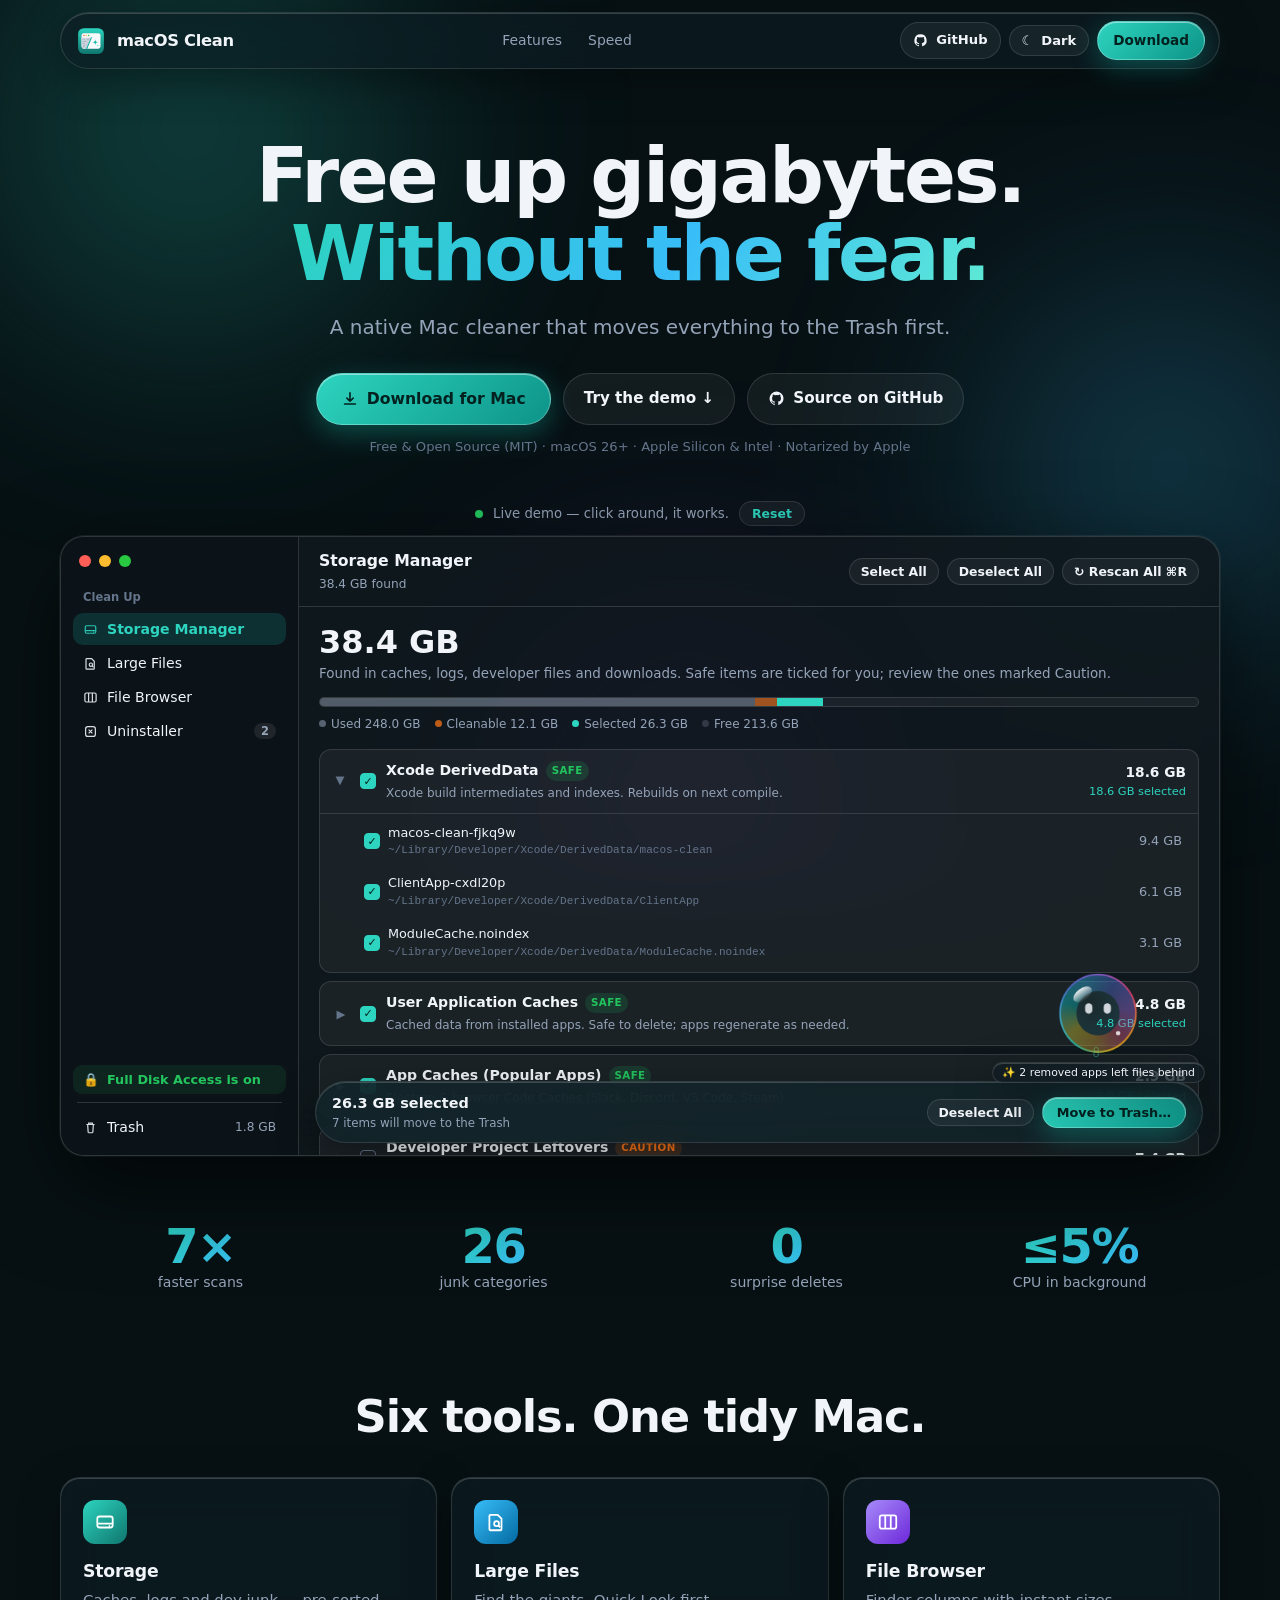
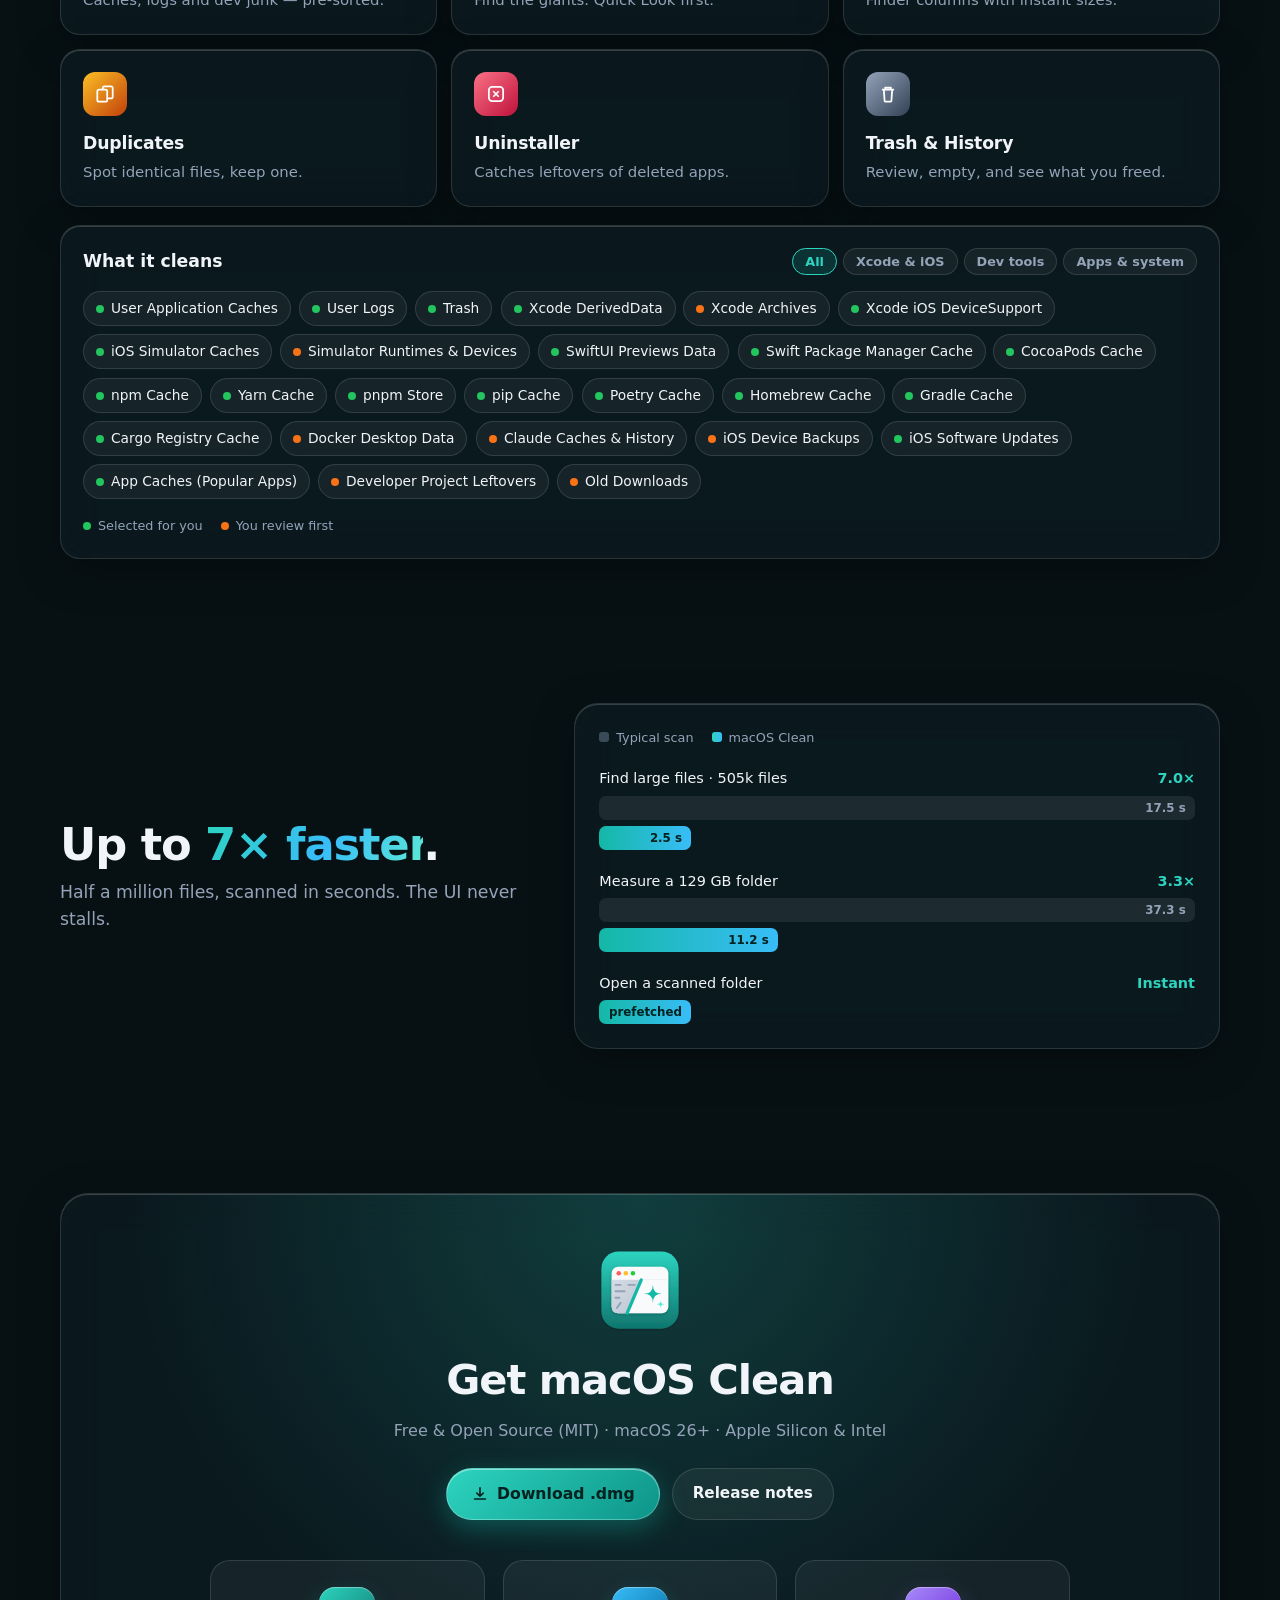
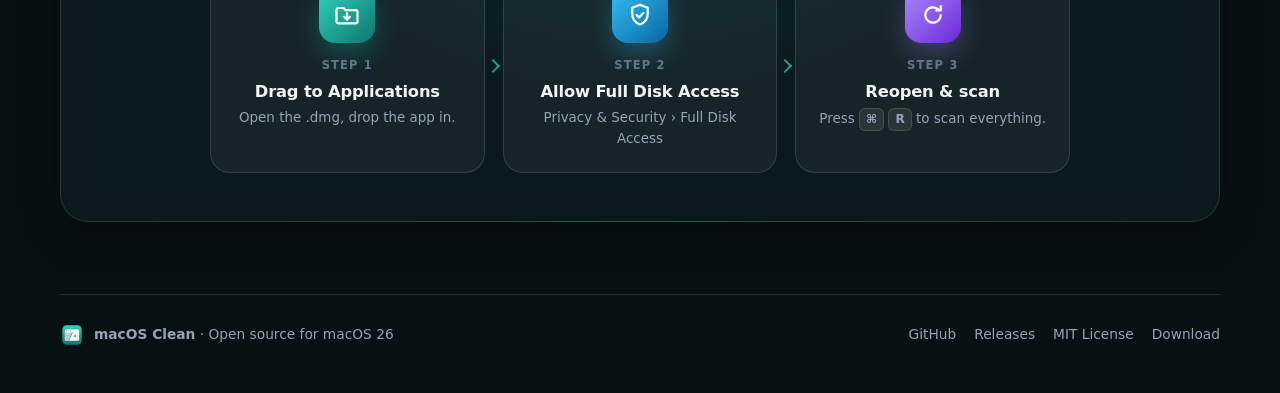
==== commit 80ed46d5: "Remove Open source. Nothing to hide. section from web landing page" ====
--- a/web/index.html
+++ b/web/index.html
@@ -35,7 +35,6 @@
       <div class="nav-links">
         <a href="#features">Features</a>
         <a href="#speed">Speed</a>
-        <a href="#open-source">Open Source</a>
       </div>
 
       <div class="nav-actions">
@@ -355,38 +354,6 @@
         </ol>
       </div>
     </section>
-
-    <!-- Open Source & Share -->
-    <section id="open-source" class="section container">
-      <div class="oss-card glass-panel">
-        <div class="oss-copy">
-          <div class="meta-pills oss-pills">
-            <span class="meta-pill meta-pill-safe">MIT License</span>
-            <span class="meta-pill">100% Native Swift</span>
-            <span class="meta-pill">Zero Telemetry</span>
-          </div>
-          <h2>Open source. Nothing to hide.</h2>
-          <p>
-            A Mac cleaner asks for Full Disk Access — you should be able to read every line it runs.
-            Inspect the SwiftUI app and <code>MacosCleanCore</code> engine, build it yourself, or share macOS Clean with someone who needs space back.
-          </p>
-        </div>
-
-        <div class="oss-actions">
-          <a class="cta-primary glass-prominent" href="https://github.com/khanhuitse05/macos-clean" target="_blank" rel="noopener noreferrer">
-            <svg viewBox="0 0 20 20" width="17" height="17" fill="currentColor" aria-hidden="true"><path fill-rule="evenodd" d="M10 1.8a8.2 8.2 0 00-2.59 15.98c.41.08.56-.18.56-.4v-1.4c-2.28.5-2.76-1.1-2.76-1.1-.37-.95-.91-1.2-.91-1.2-.74-.5.06-.49.06-.49.82.06 1.26.84 1.26.84.73 1.25 1.91.89 2.38.68.07-.53.29-.89.52-1.1-1.82-.2-3.73-.91-3.73-4.05 0-.9.32-1.63.84-2.2-.08-.21-.37-1.04.08-2.17 0 0 .69-.22 2.26.84a7.8 7.8 0 014.12 0c1.57-1.06 2.26-.84 2.26-.84.45 1.13.16 1.96.08 2.17.52.57.84 1.3.84 2.2 0 3.15-1.92 3.84-3.74 4.04.29.25.56.75.56 1.52v2.25c0 .22.15.48.57.4A8.2 8.2 0 0010 1.8z" clip-rule="evenodd"/></svg>
-            View on GitHub
-          </a>
-          <button type="button" class="cta-secondary glass-btn" id="share-site-btn">
-            <svg viewBox="0 0 20 20" width="17" height="17" fill="none" stroke="currentColor" stroke-width="1.7" stroke-linecap="round" stroke-linejoin="round" aria-hidden="true"><path d="M14 5.5a2 2 0 100-4 2 2 0 000 4zM6 12a2 2 0 100-4 2 2 0 000 4zM14 18.5a2 2 0 100-4 2 2 0 000 4z"/><path d="M7.7 11l4.6 3.5M12.3 5.5L7.7 9"/></svg>
-            <span>Share this project</span>
-          </button>
-          <button type="button" class="cta-ghost glass-btn copy-btn" data-copy="https://github.com/khanhuitse05/macos-clean">
-            Copy GitHub URL
-          </button>
-        </div>
-      </div>
-    </section>
   </main>
 
   <footer class="site-footer container">
--- a/web/styles.css
+++ b/web/styles.css
@@ -1880,49 +1880,6 @@
   background: var(--surface-hover);
 }
 
-/* Open Source & Share */
-.oss-card {
-  border-radius: 28px;
-  padding: 40px 28px;
-  text-align: center;
-  background:
-    radial-gradient(circle at 50% 100%, rgba(56, 189, 248, 0.16), transparent 65%),
-    var(--glass-bg);
-}
-
-.oss-pills {
-  margin-bottom: 14px;
-}
-
-.oss-copy h2 {
-  margin: 0 0 10px;
-  font-family: var(--font-display);
-  font-size: clamp(1.65rem, 3.2vw, 2.2rem);
-  letter-spacing: -0.025em;
-}
-
-.oss-copy p {
-  margin: 0 auto 24px;
-  max-width: 640px;
-  color: var(--text-secondary);
-  line-height: 1.6;
-}
-
-.oss-copy code {
-  font-size: 0.9em;
-  padding: 1px 6px;
-  border-radius: 6px;
-  background: var(--surface-subtle);
-  border: 1px solid var(--glass-border);
-}
-
-.oss-actions {
-  display: flex;
-  flex-wrap: wrap;
-  justify-content: center;
-  gap: 12px;
-}
-
 /* Footer */
 .site-footer {
   padding-block: 28px 46px;
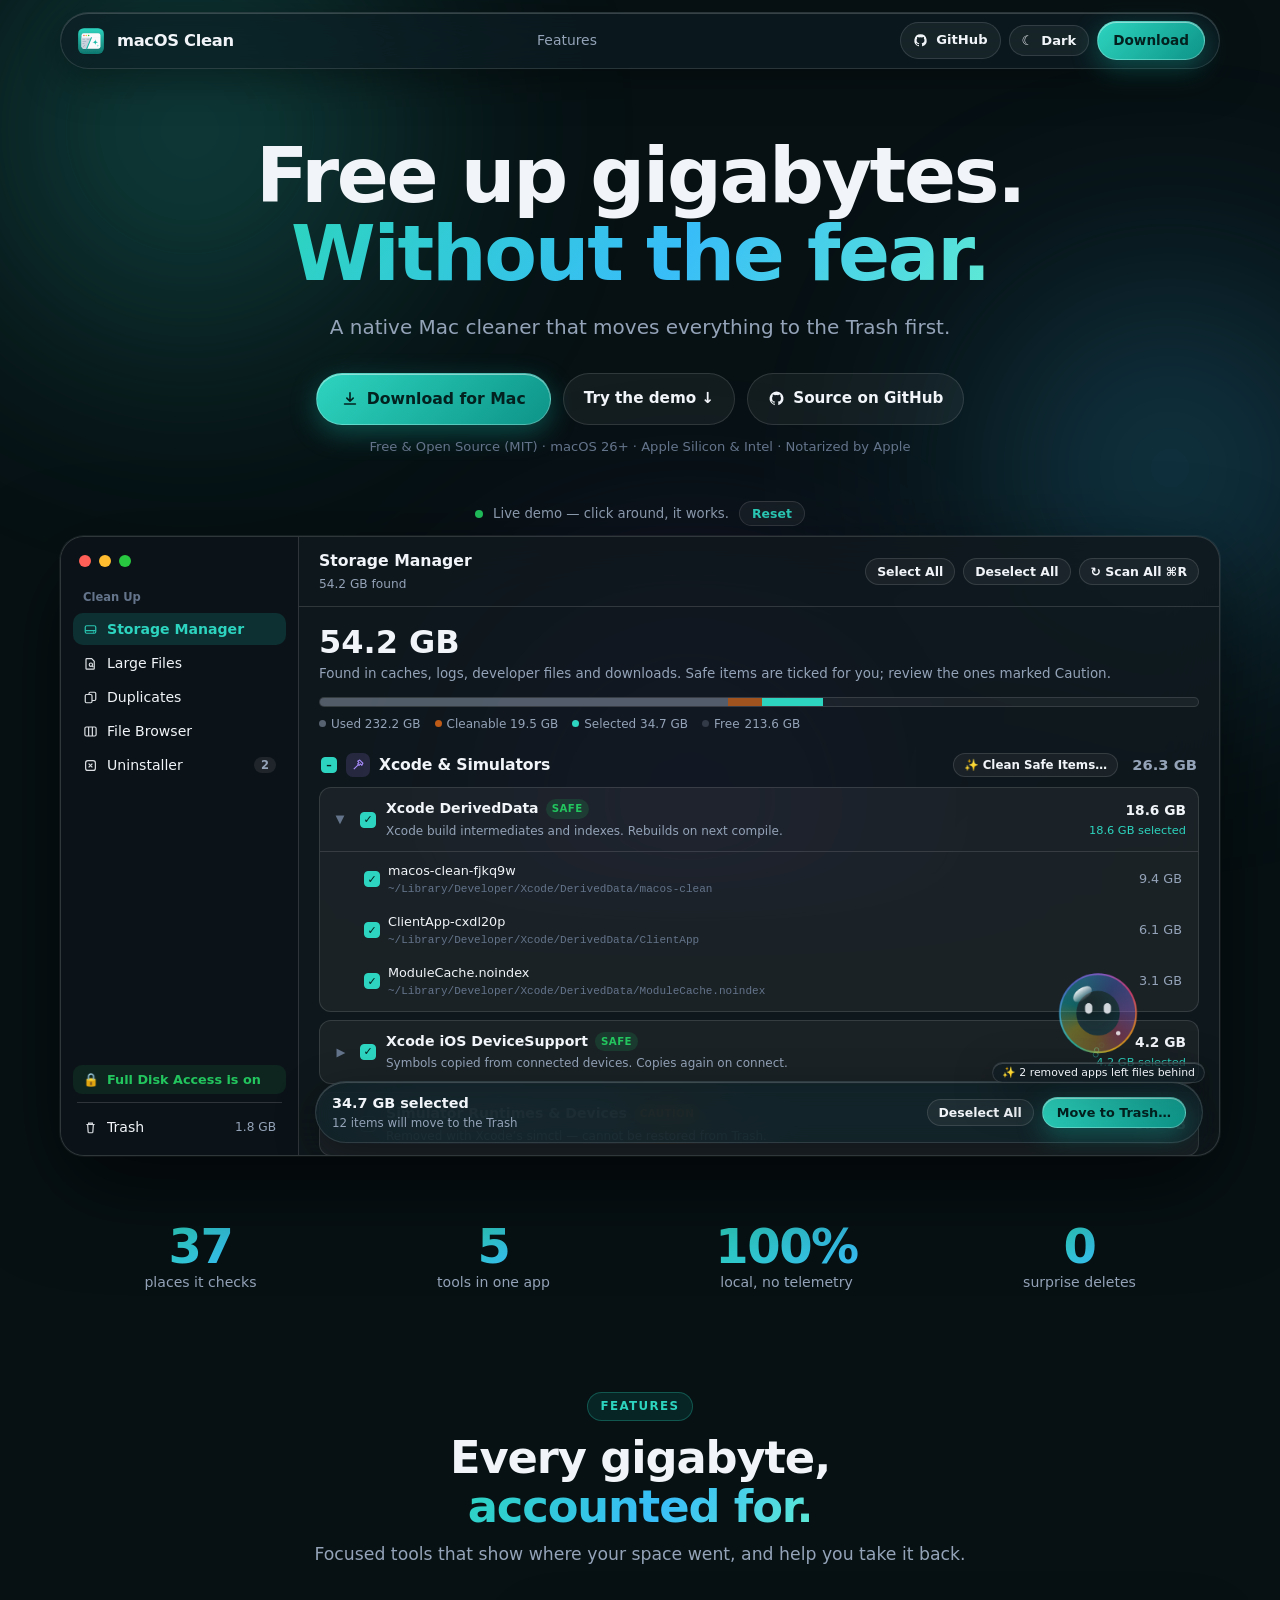
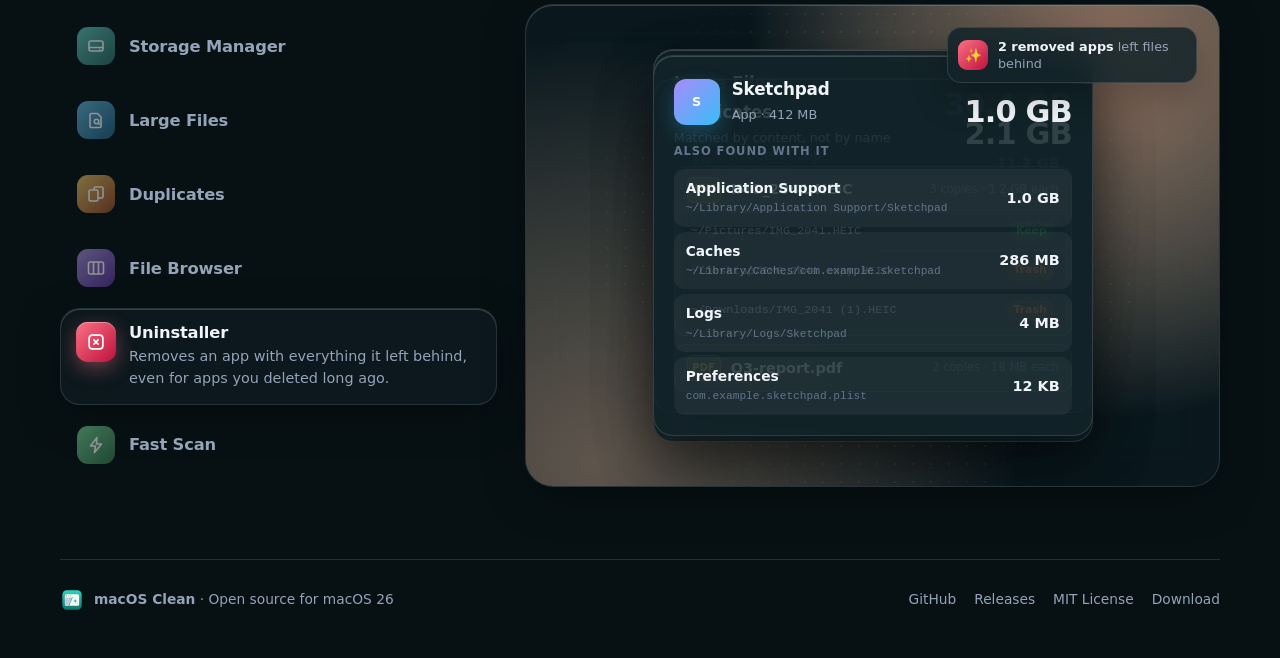
==== commit 4800a9c0: "update web" ====
--- a/web/index.html
+++ b/web/index.html
@@ -17,6 +17,7 @@
   <meta name="theme-color" content="#0f766e" />
   <link rel="icon" type="image/svg+xml" href="./assets/app-icon.svg" />
   <link rel="stylesheet" href="./styles.css" />
+  <script>document.documentElement.classList.add('js');</script>
 </head>
 <body>
   <div class="ambient-backdrop" aria-hidden="true">
@@ -34,7 +35,6 @@
 
       <div class="nav-links">
         <a href="#features">Features</a>
-        <a href="#speed">Speed</a>
       </div>
 
       <div class="nav-actions">
@@ -52,7 +52,7 @@
           <span class="theme-icon" id="theme-icon" aria-hidden="true">☾</span>
           <span class="theme-label" id="theme-label">Dark</span>
         </button>
-        <a class="glass-prominent nav-download" href="#download">Download</a>
+        <a class="glass-prominent nav-download" href="https://github.com/khanhuitse05/macos-clean/releases/latest/download/macos-clean.dmg">Download</a>
       </div>
     </nav>
   </header>
@@ -99,41 +99,11 @@
             </div>
 
             <div class="sidebar-group-label">Clean Up</div>
-            <ul class="sidebar-list" role="tablist" aria-label="App sections">
-              <li>
-                <button type="button" class="sidebar-item is-active" data-section="storage" role="tab" aria-selected="true">
-                  <span class="sb-icon" aria-hidden="true">
-                    <svg viewBox="0 0 20 20" width="15" height="15" fill="none" stroke="currentColor" stroke-width="1.6"><rect x="3" y="5" width="14" height="10" rx="2"/><path d="M3 11.5h14M13.5 13.5h1"/></svg>
-                  </span>
-                  <span class="sb-label">Storage Manager</span>
-                </button>
-              </li>
-              <li>
-                <button type="button" class="sidebar-item" data-section="largeFiles" role="tab" aria-selected="false">
-                  <span class="sb-icon" aria-hidden="true">
-                    <svg viewBox="0 0 20 20" width="15" height="15" fill="none" stroke="currentColor" stroke-width="1.6"><path d="M5 3.5h6.5L15 7v9.5a1 1 0 01-1 1H5a1 1 0 01-1-1v-12a1 1 0 011-1z"/><circle cx="10.5" cy="11.5" r="2.2"/><path d="M12.2 13.2l1.6 1.6"/></svg>
-                  </span>
-                  <span class="sb-label">Large Files</span>
-                </button>
-              </li>
-              <li>
-                <button type="button" class="sidebar-item" data-section="fileBrowser" role="tab" aria-selected="false">
-                  <span class="sb-icon" aria-hidden="true">
-                    <svg viewBox="0 0 20 20" width="15" height="15" fill="none" stroke="currentColor" stroke-width="1.6"><rect x="2.5" y="4" width="15" height="12" rx="2"/><path d="M7.5 4v12M12.5 4v12"/></svg>
-                  </span>
-                  <span class="sb-label">File Browser</span>
-                </button>
-              </li>
-              <li>
-                <button type="button" class="sidebar-item" data-section="uninstaller" role="tab" aria-selected="false">
-                  <span class="sb-icon" aria-hidden="true">
-                    <svg viewBox="0 0 20 20" width="15" height="15" fill="none" stroke="currentColor" stroke-width="1.6"><rect x="3.5" y="3.5" width="13" height="13" rx="3"/><path d="M7.5 7.5l5 5M12.5 7.5l-5 5"/></svg>
-                  </span>
-                  <span class="sb-label">Uninstaller</span>
-                  <span class="sb-badge" id="uninstaller-badge">2</span>
-                </button>
-              </li>
-            </ul>
+            <div class="sidebar-scroll">
+              <ul class="sidebar-list" id="sidebar-list" role="tablist" aria-label="App sections">
+                <!-- Rendered by app.js -->
+              </ul>
+            </div>
 
             <div class="sidebar-bottom">
               <button type="button" class="fda-sidebar-btn" id="window-fda-toggle" title="Preview Full Disk Access blocked state or open FDA welcome sheet">
@@ -218,140 +188,215 @@
 
     <!-- Stats strip -->
     <section class="container stats-strip" aria-label="At a glance">
-      <div class="stat"><strong>7×</strong><span>faster scans</span></div>
-      <div class="stat"><strong>26</strong><span>junk categories</span></div>
+      <div class="stat"><strong>37</strong><span>places it checks</span></div>
+      <div class="stat"><strong>5</strong><span>tools in one app</span></div>
+      <div class="stat"><strong>100%</strong><span>local, no telemetry</span></div>
       <div class="stat"><strong>0</strong><span>surprise deletes</span></div>
-      <div class="stat"><strong>≤5%</strong><span>CPU in background</span></div>
     </section>
 
     <!-- Features -->
     <section id="features" class="section container">
-      <div class="section-header center">
-        <h2>Six tools. One tidy Mac.</h2>
-      </div>
-
-      <div class="feature-grid">
-        <article class="feature-tile glass-panel">
-          <span class="feature-icon fi-teal" aria-hidden="true"><svg viewBox="0 0 20 20" fill="none" stroke="currentColor" stroke-width="1.6"><rect x="3" y="5" width="14" height="10" rx="2"/><path d="M3 11.5h14M13.5 13.5h1"/></svg></span>
-          <h3>Storage</h3>
-          <p>Caches, logs and dev junk — pre-sorted.</p>
-        </article>
-        <article class="feature-tile glass-panel">
-          <span class="feature-icon fi-sky" aria-hidden="true"><svg viewBox="0 0 20 20" fill="none" stroke="currentColor" stroke-width="1.6"><path d="M5 3.5h6.5L15 7v9.5a1 1 0 01-1 1H5a1 1 0 01-1-1v-12a1 1 0 011-1z"/><circle cx="10.5" cy="11.5" r="2.2"/><path d="M12.2 13.2l1.6 1.6"/></svg></span>
-          <h3>Large Files</h3>
-          <p>Find the giants. Quick Look first.</p>
-        </article>
-        <article class="feature-tile glass-panel">
-          <span class="feature-icon fi-violet" aria-hidden="true"><svg viewBox="0 0 20 20" fill="none" stroke="currentColor" stroke-width="1.6"><rect x="2.5" y="4" width="15" height="12" rx="2"/><path d="M7.5 4v12M12.5 4v12"/></svg></span>
-          <h3>File Browser</h3>
-          <p>Finder columns with instant sizes.</p>
-        </article>
-        <article class="feature-tile glass-panel">
-          <span class="feature-icon fi-amber" aria-hidden="true"><svg viewBox="0 0 20 20" fill="none" stroke="currentColor" stroke-width="1.6"><rect x="3" y="6" width="9" height="11" rx="1.6"/><path d="M8 6V4.6A1.6 1.6 0 019.6 3h5.8A1.6 1.6 0 0117 4.6v7.8a1.6 1.6 0 01-1.6 1.6H12"/></svg></span>
-          <h3>Duplicates</h3>
-          <p>Spot identical files, keep one.</p>
-        </article>
-        <article class="feature-tile glass-panel">
-          <span class="feature-icon fi-rose" aria-hidden="true"><svg viewBox="0 0 20 20" fill="none" stroke="currentColor" stroke-width="1.6"><rect x="3.5" y="3.5" width="13" height="13" rx="3"/><path d="M7.5 7.5l5 5M12.5 7.5l-5 5"/></svg></span>
-          <h3>Uninstaller</h3>
-          <p>Catches leftovers of deleted apps.</p>
-        </article>
-        <article class="feature-tile glass-panel">
-          <span class="feature-icon fi-slate" aria-hidden="true"><svg viewBox="0 0 20 20" fill="none" stroke="currentColor" stroke-width="1.6"><path d="M4.5 6h11M7.5 6V4.2h5V6M6.2 6l.7 10.2a1 1 0 001 .8h4.2a1 1 0 001-.8L13.8 6"/></svg></span>
-          <h3>Trash &amp; History</h3>
-          <p>Review, empty, and see what you freed.</p>
-        </article>
-      </div>
-
-      <div class="cleans-panel glass-panel">
-        <div class="cleans-head">
-          <h3>What it cleans</h3>
-          <div class="filter-pills" id="category-filters" role="group" aria-label="Filter categories">
-            <button type="button" class="filter-pill is-active" data-filter="all">All</button>
-            <button type="button" class="filter-pill" data-filter="apple">Xcode &amp; iOS</button>
-            <button type="button" class="filter-pill" data-filter="toolchain">Dev tools</button>
-            <button type="button" class="filter-pill" data-filter="apps">Apps &amp; system</button>
-          </div>
+      <div class="section-header center reveal">
+        <span class="eyebrow">Features</span>
+        <h2>Every gigabyte, <span class="text-gradient">accounted for.</span></h2>
+        <p>Focused tools that show where your space went, and help you take it back.</p>
+      </div>
+
+      <div class="showcase reveal" id="tool-showcase">
+        <div class="tool-tabs" role="tablist" aria-label="Tools">
+          <button type="button" class="tool-tab is-active" role="tab" id="tab-storage" aria-selected="true" aria-controls="stage-storage" style="--tc:#2dd4bf">
+            <span class="tool-icon fi-teal" aria-hidden="true"><svg viewBox="0 0 20 20" fill="none" stroke="currentColor" stroke-width="1.6"><rect x="3" y="5" width="14" height="10" rx="2"/><path d="M3 11.5h14M13.5 13.5h1"/></svg></span>
+            <span class="tool-text">
+              <strong>Storage Manager</strong>
+              <span class="tool-desc"><span>Caches, logs and developer junk, sorted into five groups. Safe items are ticked for you.</span></span>
+            </span>
+            <span class="tool-progress" aria-hidden="true"><i></i></span>
+          </button>
+          <button type="button" class="tool-tab" role="tab" id="tab-large" aria-selected="false" aria-controls="stage-large" style="--tc:#38bdf8">
+            <span class="tool-icon fi-sky" aria-hidden="true"><svg viewBox="0 0 20 20" fill="none" stroke="currentColor" stroke-width="1.6"><path d="M5 3.5h6.5L15 7v9.5a1 1 0 01-1 1H5a1 1 0 01-1-1v-12a1 1 0 011-1z"/><circle cx="10.5" cy="11.5" r="2.2"/><path d="M12.2 13.2l1.6 1.6"/></svg></span>
+            <span class="tool-text">
+              <strong>Large Files</strong>
+              <span class="tool-desc"><span>Find the biggest files anywhere on your Mac. Quick Look before you decide.</span></span>
+            </span>
+            <span class="tool-progress" aria-hidden="true"><i></i></span>
+          </button>
+          <button type="button" class="tool-tab" role="tab" id="tab-dupes" aria-selected="false" aria-controls="stage-dupes" style="--tc:#fbbf24">
+            <span class="tool-icon fi-amber" aria-hidden="true"><svg viewBox="0 0 20 20" fill="none" stroke="currentColor" stroke-width="1.6"><rect x="3" y="6" width="9" height="11" rx="1.6"/><path d="M8 6V4.6A1.6 1.6 0 019.6 3h5.8A1.6 1.6 0 0117 4.6v7.8a1.6 1.6 0 01-1.6 1.6H12"/></svg></span>
+            <span class="tool-text">
+              <strong>Duplicates</strong>
+              <span class="tool-desc"><span>Byte-for-byte identical files. Keep one copy, free the rest.</span></span>
+            </span>
+            <span class="tool-progress" aria-hidden="true"><i></i></span>
+          </button>
+          <button type="button" class="tool-tab" role="tab" id="tab-browser" aria-selected="false" aria-controls="stage-browser" style="--tc:#a78bfa">
+            <span class="tool-icon fi-violet" aria-hidden="true"><svg viewBox="0 0 20 20" fill="none" stroke="currentColor" stroke-width="1.6"><rect x="2.5" y="4" width="15" height="12" rx="2"/><path d="M7.5 4v12M12.5 4v12"/></svg></span>
+            <span class="tool-text">
+              <strong>File Browser</strong>
+              <span class="tool-desc"><span>Finder-style columns with the size of every folder, so you can see where the space went.</span></span>
+            </span>
+            <span class="tool-progress" aria-hidden="true"><i></i></span>
+          </button>
+          <button type="button" class="tool-tab" role="tab" id="tab-uninstall" aria-selected="false" aria-controls="stage-uninstall" style="--tc:#fb7185">
+            <span class="tool-icon fi-rose" aria-hidden="true"><svg viewBox="0 0 20 20" fill="none" stroke="currentColor" stroke-width="1.6"><rect x="3.5" y="3.5" width="13" height="13" rx="3"/><path d="M7.5 7.5l5 5M12.5 7.5l-5 5"/></svg></span>
+            <span class="tool-text">
+              <strong>Uninstaller</strong>
+              <span class="tool-desc"><span>Removes an app with everything it left behind, even for apps you deleted long ago.</span></span>
+            </span>
+            <span class="tool-progress" aria-hidden="true"><i></i></span>
+          </button>
+          <button type="button" class="tool-tab" role="tab" id="tab-scan" aria-selected="false" aria-controls="stage-scan" style="--tc:#4ade80">
+            <span class="tool-icon fi-green" aria-hidden="true"><svg viewBox="0 0 20 20" fill="none" stroke="currentColor" stroke-width="1.6" stroke-linejoin="round"><path d="M11 2.5L4.5 11h5l-1 6.5L15.5 9h-5z"/></svg></span>
+            <span class="tool-text">
+              <strong>Fast Scan</strong>
+              <span class="tool-desc"><span>Gets through thousands of folders fast, at low priority, so your Mac stays quick.</span></span>
+            </span>
+            <span class="tool-progress" aria-hidden="true"><i></i></span>
+          </button>
         </div>
-        <div class="chip-cloud" id="categories-grid"></div>
-        <div class="chip-legend">
-          <span><i class="dot-safe"></i> Selected for you</span>
-          <span><i class="dot-caution"></i> You review first</span>
+
+        <div class="tool-stage glass-panel">
+          <!-- Storage Manager -->
+          <div class="stage is-active" role="tabpanel" id="stage-storage" aria-labelledby="tab-storage" style="--tc:#2dd4bf">
+            <div class="st-card">
+              <div class="st-head">
+                <div><strong>Storage Manager</strong><span>5 groups · 37 categories</span></div>
+                <b class="st-big"><span data-count="58.2">58.2</span> GB</b>
+              </div>
+              <div class="st-diskbar" aria-hidden="true">
+                <i class="db-used"></i><i class="db-junk"></i><i class="db-trash"></i>
+              </div>
+              <ul class="st-rows">
+                <li class="a" style="--i:1; --p:100%; --c:#a78bfa"><span class="sq"></span>Xcode &amp; Simulators<b>31.0 GB</b><i class="bar"></i></li>
+                <li class="a" style="--i:2; --p:40%; --c:#2dd4bf"><span class="sq"></span>System &amp; Apps<b>12.4 GB</b><i class="bar"></i></li>
+                <li class="a" style="--i:3; --p:32%; --c:#38bdf8"><span class="sq"></span>Developer Caches<b>9.8 GB</b><i class="bar"></i></li>
+                <li class="a" style="--i:4; --p:10%; --c:#fb7185"><span class="sq"></span>AI &amp; Containers<b>3.1 GB</b><i class="bar"></i></li>
+                <li class="a" style="--i:5; --p:6%; --c:#fbbf24"><span class="sq"></span>Personal Files<b>1.9 GB</b><i class="bar"></i></li>
+              </ul>
+            </div>
+            <div class="st-float st-float-br a" style="--i:7">
+              <span class="tick">✓</span><div><b>41.6 GB</b> Safe items ticked for you</div>
+            </div>
+          </div>
+
+          <!-- Large Files -->
+          <div class="stage" role="tabpanel" id="stage-large" aria-labelledby="tab-large" style="--tc:#38bdf8" hidden>
+            <div class="st-card">
+              <div class="st-head">
+                <div><strong>Large Files</strong><span>Bigger than 1 GB</span></div>
+                <b class="st-big"><span data-count="32.2">32.2</span> GB</b>
+              </div>
+              <ul class="st-rows st-files">
+                <li class="a" style="--i:1; --p:100%"><span class="ext">XIP</span><span class="fname">Xcode_26.xip<small>Downloads</small></span><b>11.2 GB</b><i class="bar"></i></li>
+                <li class="a" style="--i:2; --p:75%"><span class="ext">FCP</span><span class="fname">Wedding.fcpbundle<small>Movies</small></span><b>8.4 GB</b><i class="bar"></i></li>
+                <li class="a" style="--i:3; --p:54%"><span class="ext">ISO</span><span class="fname">ubuntu-24.04.iso<small>Downloads</small></span><b>6.1 GB</b><i class="bar"></i></li>
+                <li class="a" style="--i:4; --p:38%"><span class="ext">MOV</span><span class="fname">Screen Recording.mov<small>Desktop</small></span><b>4.3 GB</b><i class="bar"></i></li>
+                <li class="a" style="--i:5; --p:20%"><span class="ext">ZIP</span><span class="fname">project-backup.zip<small>Documents</small></span><b>2.2 GB</b><i class="bar"></i></li>
+              </ul>
+            </div>
+            <div class="st-float st-float-tr a" style="--i:6">
+              <span class="tick tick-sky"><svg viewBox="0 0 20 20" width="14" height="14" fill="none" stroke="currentColor" stroke-width="1.8"><path d="M1.5 10S4.5 4.5 10 4.5 18.5 10 18.5 10 15.5 15.5 10 15.5 1.5 10 1.5 10z"/><circle cx="10" cy="10" r="2.5"/></svg></span><div><b>Quick Look</b> before you trash</div>
+            </div>
+          </div>
+
+          <!-- Duplicates -->
+          <div class="stage" role="tabpanel" id="stage-dupes" aria-labelledby="tab-dupes" style="--tc:#fbbf24" hidden>
+            <div class="st-card">
+              <div class="st-head">
+                <div><strong>Duplicates</strong><span>Matched by content, not by name</span></div>
+                <b class="st-big"><span data-count="2.4">2.4</span> GB</b>
+              </div>
+              <div class="dupe-group a" style="--i:1">
+                <div class="dg-head"><span class="ext">HEIC</span>IMG_2041.HEIC<small>3 copies · 1.2 GB each</small></div>
+                <ul>
+                  <li class="keep"><span>~/Pictures/IMG_2041.HEIC</span><em>Keep</em></li>
+                  <li class="extra" style="--d:0"><span>~/Desktop/IMG_2041 copy.HEIC</span><em>Trash</em></li>
+                  <li class="extra" style="--d:1"><span>~/Downloads/IMG_2041 (1).HEIC</span><em>Trash</em></li>
+                </ul>
+              </div>
+              <div class="dupe-group dupe-group-collapsed a" style="--i:3">
+                <div class="dg-head"><span class="ext">PDF</span>Q3-report.pdf<small>2 copies · 18 MB each</small></div>
+              </div>
+            </div>
+            <div class="st-float st-float-tr a" style="--i:6">
+              <span class="tick tick-amber">=</span><div><b>Same bytes</b>, checked with a hash</div>
+            </div>
+          </div>
+
+          <!-- File Browser -->
+          <div class="stage" role="tabpanel" id="stage-browser" aria-labelledby="tab-browser" style="--tc:#a78bfa" hidden>
+            <div class="st-card st-card-wide">
+              <div class="st-head">
+                <div><strong>File Browser</strong><span>~/Library/Developer</span></div>
+                <b class="st-big"><span data-count="31.0">31.0</span> GB</b>
+              </div>
+              <div class="miller">
+                <ul class="a" style="--i:1">
+                  <li class="on">Library<b>48 GB</b></li>
+                  <li>Movies<b>21 GB</b></li>
+                  <li>Music<b>6.2 GB</b></li>
+                  <li>Documents<b>4.1 GB</b></li>
+                  <li>Desktop<b>1.3 GB</b></li>
+                </ul>
+                <ul class="a" style="--i:3">
+                  <li class="on">Developer<b>31 GB</b></li>
+                  <li>Caches<b>9.1 GB</b></li>
+                  <li>Containers<b>6.3 GB</b></li>
+                  <li>Logs<b>1.0 GB</b></li>
+                </ul>
+                <ul class="a" style="--i:5">
+                  <li class="on">Xcode<b>22 GB</b></li>
+                  <li>CoreSimulator<b>7.8 GB</b></li>
+                  <li>Toolchains<b>0.8 GB</b></li>
+                </ul>
+              </div>
+            </div>
+            <div class="st-float st-float-bl a" style="--i:7">
+              <span class="tick tick-violet">⚡</span><div><b>Sizes appear instantly</b> as you click</div>
+            </div>
+          </div>
+
+          <!-- Uninstaller -->
+          <div class="stage" role="tabpanel" id="stage-uninstall" aria-labelledby="tab-uninstall" style="--tc:#fb7185" hidden>
+            <div class="st-card">
+              <div class="st-head">
+                <div class="un-app">
+                  <span class="un-glyph" aria-hidden="true">S</span>
+                  <div><strong>Sketchpad</strong><span>App · 412 MB</span></div>
+                </div>
+                <b class="st-big"><span data-count="1.7">1.7</span> GB</b>
+              </div>
+              <p class="st-sub a" style="--i:1">Also found with it</p>
+              <ul class="st-rows un-left">
+                <li class="a" style="--i:2"><span class="un-kind">Application Support</span><span class="path">~/Library/Application Support/Sketchpad</span><b>1.0 GB</b></li>
+                <li class="a" style="--i:3"><span class="un-kind">Caches</span><span class="path">~/Library/Caches/com.example.sketchpad</span><b>286 MB</b></li>
+                <li class="a" style="--i:4"><span class="un-kind">Logs</span><span class="path">~/Library/Logs/Sketchpad</span><b>4 MB</b></li>
+                <li class="a" style="--i:5"><span class="un-kind">Preferences</span><span class="path">com.example.sketchpad.plist</span><b>12 KB</b></li>
+              </ul>
+            </div>
+            <div class="st-float st-float-tr a" style="--i:7">
+              <span class="tick tick-rose">✨</span><div><b>2 removed apps</b> left files behind</div>
+            </div>
+          </div>
+
+          <!-- Fast Scan -->
+          <div class="stage" role="tabpanel" id="stage-scan" aria-labelledby="tab-scan" style="--tc:#4ade80" hidden>
+            <div class="st-card st-card-wide scan-card" id="scan-viz">
+              <div class="st-head">
+                <div><strong>Scanning your Mac</strong><span>Runs at low priority</span></div>
+                <b class="st-big"><span id="sv-found">0.0</span> GB</b>
+              </div>
+              <div class="sv-grid" id="sv-grid" aria-hidden="true"></div>
+              <div class="sv-status">
+                <span class="sv-spinner" aria-hidden="true"></span>
+                <span id="sv-status-text">Scanning…</span>
+              </div>
+            </div>
+            <div class="st-float st-float-tr a" style="--i:4">
+              <span class="tick tick-green">⚡</span><div><b>Light on your Mac.</b> You won't feel it.</div>
+            </div>
+          </div>
+
         </div>
-      </div>
-    </section>
-
-    <!-- Speed -->
-    <section id="speed" class="section container">
-      <div class="speed-layout">
-        <div class="section-header">
-          <h2>Up to <span class="text-gradient">7× faster</span>.</h2>
-          <p>Half a million files, scanned in seconds. The UI never stalls.</p>
-        </div>
-
-        <div class="speed-card glass-panel">
-          <div class="speed-legend">
-            <span><i class="dot-before"></i> Typical scan</span>
-            <span><i class="dot-after"></i> macOS Clean</span>
-          </div>
-          <div class="speed-row">
-            <div class="speed-label"><span>Find large files · 505k files</span><b>7.0×</b></div>
-            <div class="speed-bar before" style="--w:100%"><span>17.5 s</span></div>
-            <div class="speed-bar after" style="--w:14.3%"><span>2.5 s</span></div>
-          </div>
-          <div class="speed-row">
-            <div class="speed-label"><span>Measure a 129 GB folder</span><b>3.3×</b></div>
-            <div class="speed-bar before" style="--w:100%"><span>37.3 s</span></div>
-            <div class="speed-bar after" style="--w:30%"><span>11.2 s</span></div>
-          </div>
-          <div class="speed-row">
-            <div class="speed-label"><span>Open a scanned folder</span><b>Instant</b></div>
-            <div class="speed-bar after" style="--w:3%"><span>prefetched</span></div>
-          </div>
-        </div>
-      </div>
-    </section>
-
-    <!-- Download -->
-    <section id="download" class="section container">
-      <div class="download-card glass-panel">
-        <img src="./assets/app-icon.svg" alt="" width="96" height="96" class="dl-icon" />
-        <h2>Get macOS Clean</h2>
-        <p class="dl-meta">Free &amp; Open Source (MIT) · macOS 26+ · Apple Silicon &amp; Intel</p>
-        <div class="hero-ctas">
-          <a class="cta-primary glass-prominent" href="https://github.com/khanhuitse05/macos-clean/releases/latest/download/macos-clean.dmg">
-            <svg viewBox="0 0 20 20" width="18" height="18" fill="none" stroke="currentColor" stroke-width="1.8" aria-hidden="true"><path d="M10 3v9.5m0 0l-3.5-3.5M10 12.5l3.5-3.5M4 15.5h12" stroke-linecap="round" stroke-linejoin="round" /></svg>
-            Download .dmg
-          </a>
-          <a class="cta-secondary glass-btn" href="https://github.com/khanhuitse05/macos-clean/releases/latest" target="_blank" rel="noopener noreferrer">Release notes</a>
-        </div>
-
-        <ol class="steps" aria-label="Install in three steps">
-          <li class="step">
-            <span class="step-icon" aria-hidden="true">
-              <svg viewBox="0 0 20 20" fill="none" stroke="currentColor" stroke-width="1.6" stroke-linecap="round" stroke-linejoin="round"><path d="M2.5 6.5A1.5 1.5 0 014 5h3.5L9 6.5h7a1.5 1.5 0 011.5 1.5v6.5A1.5 1.5 0 0116 16H4a1.5 1.5 0 01-1.5-1.5z"/><path d="M10 8.6v4.6M8 11.3l2 2 2-2"/></svg>
-            </span>
-            <span class="step-label">Step 1</span>
-            <strong>Drag to Applications</strong>
-            <span class="step-hint">Open the .dmg, drop the app in.</span>
-          </li>
-          <li class="step">
-            <span class="step-icon" aria-hidden="true">
-              <svg viewBox="0 0 20 20" fill="none" stroke="currentColor" stroke-width="1.6" stroke-linecap="round" stroke-linejoin="round"><path d="M10 2.8l5.5 2v4.4c0 3.6-2.4 6.3-5.5 7.6-3.1-1.3-5.5-4-5.5-7.6V4.8z"/><path d="M7.6 10.1l1.7 1.7 3.1-3.3"/></svg>
-            </span>
-            <span class="step-label">Step 2</span>
-            <strong>Allow Full Disk Access</strong>
-            <span class="step-hint">Privacy &amp; Security › Full Disk Access</span>
-          </li>
-          <li class="step">
-            <span class="step-icon" aria-hidden="true">
-              <svg viewBox="0 0 20 20" fill="none" stroke="currentColor" stroke-width="1.6" stroke-linecap="round" stroke-linejoin="round"><path d="M15.5 10a5.5 5.5 0 11-1.6-3.9"/><path d="M15.5 3.6v3.1h-3.1"/></svg>
-            </span>
-            <span class="step-label">Step 3</span>
-            <strong>Reopen &amp; scan</strong>
-            <span class="step-hint">Press <kbd>⌘</kbd> <kbd>R</kbd> to scan everything.</span>
-          </li>
-        </ol>
       </div>
     </section>
   </main>
@@ -366,7 +411,7 @@
         <a href="https://github.com/khanhuitse05/macos-clean" target="_blank" rel="noopener noreferrer">GitHub</a>
         <a href="https://github.com/khanhuitse05/macos-clean/releases" target="_blank" rel="noopener noreferrer">Releases</a>
         <a href="https://github.com/khanhuitse05/macos-clean/blob/main/LICENSE" target="_blank" rel="noopener noreferrer">MIT License</a>
-        <a href="#download">Download</a>
+        <a href="https://github.com/khanhuitse05/macos-clean/releases/latest/download/macos-clean.dmg">Download</a>
       </div>
     </div>
   </footer>
--- a/web/styles.css
+++ b/web/styles.css
@@ -592,6 +592,34 @@
   font-variant-numeric: tabular-nums;
 }
 
+/* Sidebar list */
+.sidebar-scroll {
+  flex: 1;
+  min-height: 0;
+  overflow-y: auto;
+  scrollbar-width: none;
+}
+
+.sidebar-scroll::-webkit-scrollbar {
+  display: none;
+}
+
+.sb-icon svg {
+  width: 15px;
+  height: 15px;
+}
+
+.cat-spinner {
+  width: 14px;
+  height: 14px;
+  flex: none;
+  margin-inline: 2px 4px;
+  border-radius: 50%;
+  border: 2px solid color-mix(in srgb, var(--teal-400) 25%, transparent);
+  border-top-color: var(--teal-400);
+  animation: sv-spin 0.8s linear infinite;
+}
+
 /* Main Split Detail Column */
 .mac-main {
   display: flex;
@@ -778,17 +806,17 @@
 
 .seg-used {
   background: rgba(148, 163, 184, 0.45);
-  transition: width 0.4s ease;
+  transition: width 0.9s cubic-bezier(0.2, 0.8, 0.2, 1);
 }
 
 .seg-cleanable {
   background: rgba(249, 115, 22, 0.6);
-  transition: width 0.4s ease;
+  transition: width 0.9s cubic-bezier(0.2, 0.8, 0.2, 1);
 }
 
 .seg-selected {
   background: var(--teal-400);
-  transition: width 0.35s ease;
+  transition: width 0.6s cubic-bezier(0.2, 0.8, 0.2, 1);
 }
 
 .storage-legend {
@@ -875,6 +903,320 @@
 
 .cat-expand-btn.is-open {
   transform: rotate(90deg);
+}
+
+.cat-expand-btn.is-turning {
+  animation: chev-close 0.22s ease;
+}
+
+.cat-expand-btn.is-open.is-turning {
+  animation: chev-open 0.22s ease;
+}
+
+@keyframes chev-open {
+  from { transform: rotate(0deg); }
+}
+
+@keyframes chev-close {
+  from { transform: rotate(90deg); }
+}
+
+.cat-children-wrap.is-opening {
+  animation: children-open 0.32s cubic-bezier(0.2, 0.8, 0.2, 1);
+  overflow: hidden;
+}
+
+@keyframes children-open {
+  from { max-height: 0; opacity: 0; }
+  to { max-height: 400px; opacity: 1; }
+}
+
+.tri-checkbox:disabled {
+  opacity: 0.4;
+  cursor: default;
+}
+
+/* Storage Manager groups */
+.grp + .grp {
+  margin-top: 18px;
+}
+
+.grp-head {
+  display: flex;
+  align-items: center;
+  gap: 9px;
+  padding: 4px 2px 10px;
+}
+
+.grp-icon {
+  display: grid;
+  place-items: center;
+  width: 24px;
+  height: 24px;
+  border-radius: 7px;
+  color: var(--gc);
+  background: color-mix(in srgb, var(--gc) 16%, transparent);
+}
+
+.grp-icon svg {
+  width: 14px;
+  height: 14px;
+}
+
+.grp-title {
+  margin: 0;
+  font-size: 0.98rem;
+  font-weight: 650;
+  letter-spacing: -0.01em;
+}
+
+.grp-clean {
+  margin-left: auto;
+  padding: 4px 10px !important;
+  font-size: 0.74rem !important;
+}
+
+.grp-total {
+  min-width: 70px;
+  text-align: right;
+  font-weight: 650;
+  font-size: 0.92rem;
+  color: var(--text-secondary);
+  font-variant-numeric: tabular-nums;
+}
+
+.grp-head .grp-title + .grp-total {
+  margin-left: auto;
+}
+
+.cat-card.is-pending .cat-row {
+  padding-block: 12px;
+}
+
+.cat-card.is-pending .cat-title {
+  color: var(--text-secondary);
+}
+
+.cat-size-pending {
+  font-size: 0.78rem;
+  color: var(--text-tertiary);
+}
+
+.cat-card.is-fresh {
+  animation: row-glow 1.2s ease both;
+}
+
+@keyframes row-glow {
+  0% { background: color-mix(in srgb, var(--teal-400) 24%, var(--surface-subtle)); transform: translateY(4px); opacity: 0.4; }
+  25% { background: color-mix(in srgb, var(--teal-400) 18%, var(--surface-subtle)); transform: none; opacity: 1; }
+  100% { background: var(--surface-subtle); }
+}
+
+.not-on-mac {
+  margin-top: 6px;
+}
+
+.not-on-mac-btn {
+  display: inline-flex;
+  align-items: center;
+  gap: 7px;
+  padding: 6px 8px;
+  border: 0;
+  border-radius: 8px;
+  background: transparent;
+  color: var(--text-tertiary);
+  font-size: 0.8rem;
+}
+
+.not-on-mac-btn:hover {
+  background: var(--surface-subtle);
+  color: var(--text-secondary);
+}
+
+.nom-chevron {
+  font-size: 0.6rem;
+  transition: transform 0.2s ease;
+}
+
+.not-on-mac.is-open .nom-chevron {
+  transform: rotate(90deg);
+}
+
+.nom-list {
+  display: grid;
+  grid-template-rows: 0fr;
+  transition: grid-template-rows 0.3s cubic-bezier(0.2, 0.8, 0.2, 1);
+}
+
+.nom-list p {
+  overflow: hidden;
+  margin: 0;
+  padding: 0 10px 0 36px;
+  font-size: 0.78rem;
+  line-height: 1.5;
+  color: var(--text-tertiary);
+}
+
+.not-on-mac.is-open .nom-list {
+  grid-template-rows: 1fr;
+}
+
+.not-on-mac.is-open .nom-list p {
+  padding-bottom: 6px;
+}
+
+.storage-empty {
+  padding: 36px 0;
+  text-align: center;
+  color: var(--text-secondary);
+}
+
+.big-scan,
+.big-sofar {
+  font-size: 0.6em;
+  font-weight: 600;
+  color: var(--text-secondary);
+}
+
+/* Duplicates */
+.dup-list {
+  display: flex;
+  flex-direction: column;
+  gap: 10px;
+}
+
+.dup-card {
+  border-radius: 12px;
+  background: var(--surface-subtle);
+  border: 1px solid var(--glass-border);
+  overflow: hidden;
+  transition: border-color 0.2s ease;
+}
+
+.dup-card.is-warning {
+  border-color: rgba(249, 115, 22, 0.55);
+}
+
+.dup-head {
+  display: flex;
+  align-items: center;
+  gap: 10px;
+  padding: 10px 12px;
+}
+
+.dup-ext {
+  display: grid;
+  place-items: center;
+  width: 34px;
+  height: 24px;
+  flex: none;
+  border-radius: 6px;
+  font-size: 0.58rem;
+  font-weight: 800;
+  letter-spacing: 0.04em;
+  color: #fbbf24;
+  background: rgba(251, 191, 36, 0.14);
+  border: 1px solid rgba(251, 191, 36, 0.3);
+}
+
+[data-theme="light"] .dup-ext { color: #b45309; }
+
+.dup-title {
+  display: flex;
+  flex-direction: column;
+  min-width: 0;
+  line-height: 1.3;
+}
+
+.dup-title strong {
+  font-size: 0.86rem;
+}
+
+.dup-title span {
+  font-size: 0.74rem;
+  color: var(--text-secondary);
+}
+
+.dup-warn {
+  margin-left: auto;
+  font-size: 0.72rem;
+  font-weight: 650;
+  color: var(--caution);
+  white-space: nowrap;
+}
+
+.dup-extra {
+  margin-left: auto;
+  font-size: 0.84rem;
+  font-weight: 650;
+  font-variant-numeric: tabular-nums;
+  white-space: nowrap;
+}
+
+.dup-warn + .dup-extra {
+  margin-left: 10px;
+}
+
+.dup-files {
+  border-top: 1px solid var(--glass-border);
+  padding: 4px 12px 6px 40px;
+  display: flex;
+  flex-direction: column;
+  gap: 2px;
+}
+
+.dup-file {
+  display: flex;
+  align-items: center;
+  gap: 10px;
+  padding: 5px 0;
+  font-size: 0.78rem;
+}
+
+.dup-path {
+  flex: 1;
+  min-width: 0;
+  font-family: var(--font-mono);
+  font-size: 0.74rem;
+  overflow: hidden;
+  text-overflow: ellipsis;
+  white-space: nowrap;
+}
+
+.dup-file.is-checked .dup-path {
+  color: var(--text-tertiary);
+  text-decoration: line-through;
+}
+
+.dup-mod {
+  font-size: 0.72rem;
+  color: var(--text-tertiary);
+  white-space: nowrap;
+}
+
+.dup-scanning {
+  display: flex;
+  align-items: flex-start;
+  gap: 12px;
+  margin: 40px auto;
+  max-width: 420px;
+}
+
+.dup-scanning .cat-spinner {
+  margin-top: 4px;
+}
+
+.dup-scanning p {
+  margin: 4px 0 0;
+  font-size: 0.82rem;
+  color: var(--text-secondary);
+}
+
+.glass-prominent:disabled {
+  opacity: 0.45;
+  filter: saturate(0.4);
+  cursor: default;
+  transform: none;
 }
 
 .tri-checkbox {
@@ -1459,6 +1801,11 @@
   letter-spacing: -0.025em;
 }
 
+.section-header h2,
+.section-header p {
+  text-wrap: balance;
+}
+
 .section-header p {
   margin: 0;
   color: var(--text-secondary);
@@ -1504,37 +1851,112 @@
   color: var(--text-secondary);
 }
 
-/* Feature tiles */
-.feature-grid {
+/* Eyebrow + scroll reveal */
+.eyebrow {
+  display: inline-block;
+  margin-bottom: 12px;
+  padding: 4px 12px;
+  border-radius: 999px;
+  font-size: 0.74rem;
+  font-weight: 700;
+  letter-spacing: 0.12em;
+  text-transform: uppercase;
+  color: var(--teal-400);
+  background: rgba(20, 184, 166, 0.12);
+  border: 1px solid rgba(45, 212, 191, 0.28);
+}
+
+[data-theme="light"] .eyebrow {
+  color: var(--teal-700);
+}
+
+.js .reveal {
+  opacity: 0;
+  transform: translateY(18px);
+  transition: opacity 0.7s ease, transform 0.7s cubic-bezier(0.2, 0.8, 0.2, 1);
+  transition-delay: var(--delay, 0s);
+}
+
+.js .reveal.is-visible {
+  opacity: 1;
+  transform: none;
+}
+
+/* Feature showcase: tool tabs + animated stage */
+.showcase {
   display: grid;
-  grid-template-columns: repeat(3, 1fr);
+  grid-template-columns: minmax(0, 0.85fr) minmax(0, 1.35fr);
+  gap: 28px;
+  align-items: stretch;
+}
+
+.tool-tabs {
+  display: flex;
+  flex-direction: column;
+  justify-content: center;
+  gap: 6px;
+}
+
+.tool-tab {
+  position: relative;
+  display: grid;
+  grid-template-columns: auto minmax(0, 1fr);
+  align-items: start;
   gap: 14px;
-}
-
-.feature-tile {
+  width: 100%;
+  padding: 14px 16px;
+  border: 1px solid transparent;
   border-radius: var(--radius-lg);
-  padding: 22px;
-  transition: transform 0.2s ease, border-color 0.2s ease;
-}
-
-.feature-tile:hover {
-  transform: translateY(-3px);
-  border-color: rgba(45, 212, 191, 0.35);
-}
-
-.feature-icon {
-  display: inline-grid;
+  background: transparent;
+  color: var(--text-secondary);
+  text-align: left;
+  overflow: hidden;
+  transition: background-color 0.25s ease, border-color 0.25s ease, color 0.25s ease;
+}
+
+.tool-tab:hover {
+  color: var(--text-primary);
+  background: var(--surface-subtle);
+}
+
+.tool-tab.is-active {
+  color: var(--text-primary);
+  background: var(--glass-bg);
+  border-color: var(--glass-border);
+  box-shadow: inset 0 1px 0 var(--glass-highlight), var(--card-shadow);
+}
+
+.tool-tab:focus-visible {
+  outline: 2px solid var(--teal-400);
+  outline-offset: 2px;
+}
+
+.tool-icon {
+  display: grid;
   place-items: center;
-  width: 44px;
-  height: 44px;
-  border-radius: 12px;
-  margin-bottom: 14px;
+  width: 38px;
+  height: 38px;
+  border-radius: 11px;
   color: #fff;
-}
-
-.feature-icon svg {
-  width: 22px;
-  height: 22px;
+  opacity: 0.55;
+  filter: saturate(0.6);
+  transition: opacity 0.25s ease, filter 0.25s ease, transform 0.25s ease;
+}
+
+.tool-tab:hover .tool-icon,
+.tool-tab.is-active .tool-icon {
+  opacity: 1;
+  filter: none;
+}
+
+.tool-tab.is-active .tool-icon {
+  transform: scale(1.05);
+  box-shadow: 0 6px 18px color-mix(in srgb, var(--tc) 40%, transparent), inset 0 1px 0 rgba(255, 255, 255, 0.35);
+}
+
+.tool-icon svg {
+  width: 20px;
+  height: 20px;
 }
 
 .fi-teal { background: linear-gradient(135deg, #2dd4bf, #0f766e); }
@@ -1543,328 +1965,637 @@
 .fi-amber { background: linear-gradient(135deg, #fbbf24, #c2410c); }
 .fi-rose { background: linear-gradient(135deg, #fb7185, #be123c); }
 .fi-slate { background: linear-gradient(135deg, #94a3b8, #334155); }
-
-.feature-tile h3 {
-  margin: 0 0 4px;
-  font-size: 1.08rem;
+.fi-green { background: linear-gradient(135deg, #4ade80, #15803d); }
+
+.tool-text {
+  display: flex;
+  flex-direction: column;
+  min-height: 38px;
+  justify-content: center;
+}
+
+.tool-text strong {
+  font-size: 1.02rem;
   letter-spacing: -0.01em;
 }
 
-.feature-tile p {
+/* Description expands only on the active tab */
+.tool-desc {
+  display: grid;
+  grid-template-rows: 0fr;
+  transition: grid-template-rows 0.35s cubic-bezier(0.2, 0.8, 0.2, 1);
+}
+
+.tool-desc > span {
+  overflow: hidden;
+  font-size: 0.9rem;
+  line-height: 1.5;
+  color: var(--text-secondary);
+}
+
+.tool-tab.is-active .tool-desc {
+  grid-template-rows: 1fr;
+}
+
+.tool-tab.is-active .tool-desc > span {
+  padding-top: 4px;
+}
+
+.tool-progress {
+  position: absolute;
+  left: 16px;
+  right: 16px;
+  bottom: 0;
+  height: 2px;
+  border-radius: 2px;
+  overflow: hidden;
+  opacity: 0;
+}
+
+.tool-progress i {
+  display: block;
+  height: 100%;
+  background: var(--tc);
+  transform-origin: left;
+  transform: scaleX(0);
+}
+
+.tool-tab.is-active .tool-progress {
+  opacity: 1;
+}
+
+.showcase.is-playing .tool-tab.is-active .tool-progress i {
+  animation: tool-progress var(--dur, 6s) linear forwards;
+}
+
+.showcase.is-paused .tool-tab.is-active .tool-progress i {
+  animation-play-state: paused;
+}
+
+@keyframes tool-progress {
+  to { transform: scaleX(1); }
+}
+
+/* Stage */
+.tool-stage {
+  position: relative;
+  display: grid;
+  grid-template-columns: minmax(0, 1fr);
+  min-height: 480px;
+  border-radius: 28px;
+  overflow: hidden;
+  isolation: isolate;
+}
+
+.stage {
+  grid-area: 1 / 1;
+  position: relative;
+  display: grid;
+  grid-template-columns: minmax(0, 1fr);
+  justify-items: center;
+  place-items: center;
+  padding: 44px 40px;
+  opacity: 0;
+  visibility: hidden;
+  transform: scale(0.98);
+  transition: opacity 0.45s ease, transform 0.6s cubic-bezier(0.2, 0.8, 0.2, 1), visibility 0s linear 0.45s;
+}
+
+.stage[hidden] {
+  display: grid;
+}
+
+.stage.is-active {
+  opacity: 1;
+  visibility: visible;
+  transform: none;
+  transition: opacity 0.45s ease, transform 0.6s cubic-bezier(0.2, 0.8, 0.2, 1), visibility 0s;
+}
+
+.stage::before {
+  content: "";
+  position: absolute;
+  inset: 0;
+  z-index: -1;
+  background:
+    radial-gradient(circle at 85% 10%, color-mix(in srgb, var(--tc) 30%, transparent), transparent 50%),
+    radial-gradient(circle at 10% 95%, color-mix(in srgb, var(--tc) 18%, transparent), transparent 55%);
+}
+
+.stage::after {
+  content: "";
+  position: absolute;
+  inset: 0;
+  z-index: -1;
+  background-image: radial-gradient(color-mix(in srgb, var(--text-primary) 9%, transparent) 1px, transparent 1px);
+  background-size: 18px 18px;
+  mask-image: radial-gradient(circle at 50% 50%, #000, transparent 75%);
+  -webkit-mask-image: radial-gradient(circle at 50% 50%, #000, transparent 75%);
+}
+
+/* Staggered entrance for anything marked .a */
+.stage .a {
+  opacity: 0;
+  transform: translateY(12px);
+  transition: opacity 0.5s ease, transform 0.6s cubic-bezier(0.2, 0.8, 0.2, 1);
+}
+
+.stage.is-active .a {
+  opacity: 1;
+  transform: none;
+  transition-delay: calc(var(--i, 0) * 80ms + 120ms);
+}
+
+.st-card {
+  width: min(100%, 440px);
+  padding: 20px;
+  border-radius: var(--radius-lg);
+  background: var(--glass-bg-strong);
+  border: 1px solid var(--glass-border);
+  box-shadow: inset 0 1px 0 var(--glass-highlight), 0 24px 60px rgba(0, 0, 0, 0.28);
+}
+
+[data-theme="light"] .st-card {
+  box-shadow: inset 0 1px 0 var(--glass-highlight), 0 24px 60px rgba(15, 23, 42, 0.12);
+}
+
+.st-card-wide {
+  width: min(100%, 580px);
+}
+
+.st-head {
+  display: flex;
+  align-items: flex-end;
+  justify-content: space-between;
+  gap: 16px;
+  margin-bottom: 16px;
+}
+
+.st-head strong {
+  display: block;
+  font-size: 1.05rem;
+  letter-spacing: -0.01em;
+}
+
+.st-head span {
+  font-size: 0.8rem;
+  color: var(--text-secondary);
+}
+
+.st-big {
+  font-family: var(--font-display);
+  font-size: 1.9rem;
+  line-height: 1;
+  letter-spacing: -0.03em;
+  white-space: nowrap;
+  font-variant-numeric: tabular-nums;
+  color: var(--text-primary);
+}
+
+.st-big span {
+  font-size: inherit;
+  color: inherit;
+}
+
+.st-diskbar {
+  display: flex;
+  height: 8px;
+  margin-bottom: 14px;
+  border-radius: 99px;
+  overflow: hidden;
+  background: var(--surface-hover);
+}
+
+.st-diskbar i {
+  display: block;
+  height: 100%;
+}
+
+.db-used { width: 38%; background: var(--text-tertiary); opacity: 0.6; }
+.db-junk { width: 12%; background: linear-gradient(90deg, var(--teal-400), #38bdf8); }
+.db-trash { width: 3%; background: var(--caution); }
+
+.st-rows {
+  list-style: none;
   margin: 0;
-  font-size: 0.93rem;
-  color: var(--text-secondary);
-}
-
-/* What it cleans */
-.cleans-panel {
-  margin-top: 18px;
-  border-radius: var(--radius-lg);
-  padding: 22px;
-}
-
-.cleans-head {
+  padding: 0;
+  display: flex;
+  flex-direction: column;
+  gap: 5px;
+}
+
+.st-rows li {
+  position: relative;
+  display: flex;
+  align-items: center;
+  gap: 10px;
+  padding: 10px 12px;
+  border-radius: 11px;
+  font-size: 0.9rem;
+  background: var(--surface-subtle);
+  overflow: hidden;
+  isolation: isolate;
+}
+
+.st-rows b {
+  margin-left: auto;
+  font-weight: 650;
+  font-variant-numeric: tabular-nums;
+  white-space: nowrap;
+}
+
+.st-rows .bar {
+  position: absolute;
+  inset: 0;
+  z-index: -1;
+  width: var(--p, 0%);
+  background: linear-gradient(90deg, color-mix(in srgb, var(--c, var(--tc)) 26%, transparent), color-mix(in srgb, var(--c, var(--tc)) 6%, transparent));
+  transform-origin: left;
+  transform: scaleX(0);
+  transition: transform 1s cubic-bezier(0.2, 0.8, 0.2, 1);
+}
+
+.stage.is-active .st-rows .bar {
+  transform: scaleX(1);
+  transition-delay: calc(var(--i, 0) * 80ms + 300ms);
+}
+
+.sq {
+  width: 10px;
+  height: 10px;
+  flex: none;
+  border-radius: 3px;
+  background: var(--c);
+}
+
+.ext {
+  display: grid;
+  place-items: center;
+  width: 34px;
+  height: 26px;
+  flex: none;
+  border-radius: 6px;
+  font-size: 0.6rem;
+  font-weight: 800;
+  letter-spacing: 0.04em;
+  color: color-mix(in srgb, var(--tc) 85%, var(--text-primary));
+  background: color-mix(in srgb, var(--tc) 16%, transparent);
+  border: 1px solid color-mix(in srgb, var(--tc) 30%, transparent);
+}
+
+.fname {
+  display: flex;
+  flex-direction: column;
+  min-width: 0;
+  font-size: 0.86rem;
+  line-height: 1.3;
+}
+
+.fname small,
+.dg-head small {
+  font-size: 0.72rem;
+  color: var(--text-tertiary);
+}
+
+/* Floating callouts */
+.st-float {
+  position: absolute;
+  display: flex;
+  align-items: center;
+  gap: 10px;
+  max-width: 250px;
+  padding: 10px 14px 10px 10px;
+  border-radius: 14px;
+  font-size: 0.8rem;
+  line-height: 1.35;
+  color: var(--text-secondary);
+  background: var(--glass-bg-strong);
+  border: 1px solid var(--glass-border);
+  backdrop-filter: blur(16px);
+  -webkit-backdrop-filter: blur(16px);
+  box-shadow: 0 14px 36px rgba(0, 0, 0, 0.25);
+}
+
+.st-float b {
+  color: var(--text-primary);
+}
+
+.stage.is-active .st-float {
+  animation: float-bob 5s ease-in-out 1s infinite;
+}
+
+@keyframes float-bob {
+  50% { translate: 0 -5px; }
+}
+
+.st-float-br { right: 22px; bottom: 22px; }
+.st-float-tr { right: 22px; top: 22px; }
+.st-float-bl { left: 22px; bottom: 22px; }
+
+.tick {
+  display: grid;
+  place-items: center;
+  width: 30px;
+  height: 30px;
+  flex: none;
+  border-radius: 9px;
+  font-size: 0.85rem;
+  font-weight: 800;
+  color: #fff;
+  background: linear-gradient(135deg, #4ade80, #15803d);
+}
+
+.tick-sky { background: linear-gradient(135deg, #38bdf8, #0369a1); }
+.tick-amber { background: linear-gradient(135deg, #fbbf24, #c2410c); }
+.tick-violet { background: linear-gradient(135deg, #a78bfa, #6d28d9); }
+.tick-rose { background: linear-gradient(135deg, #fb7185, #be123c); }
+.tick-green { background: linear-gradient(135deg, #4ade80, #15803d); }
+
+/* Duplicates stage */
+.dupe-group {
+  border-radius: 12px;
+  background: var(--surface-subtle);
+  border: 1px solid var(--glass-border);
+  overflow: hidden;
+}
+
+.dupe-group + .dupe-group {
+  margin-top: 8px;
+}
+
+.dg-head {
+  display: flex;
+  align-items: center;
+  gap: 10px;
+  padding: 10px 12px;
+  font-size: 0.9rem;
+  font-weight: 600;
+}
+
+.dg-head small {
+  margin-left: auto;
+  font-weight: 500;
+}
+
+.dupe-group ul {
+  list-style: none;
+  margin: 0;
+  padding: 0 6px 6px;
+  display: flex;
+  flex-direction: column;
+  gap: 3px;
+}
+
+.dupe-group li {
   display: flex;
   align-items: center;
   justify-content: space-between;
-  flex-wrap: wrap;
-  gap: 12px;
-  margin-bottom: 16px;
-}
-
-.cleans-head h3 {
-  margin: 0;
-  font-size: 1.08rem;
-}
-
-.filter-pills {
-  display: flex;
-  flex-wrap: wrap;
-  gap: 6px;
-}
-
-.filter-pill {
-  font-size: 0.8rem;
-  font-weight: 600;
-  padding: 5px 12px;
-  border-radius: 999px;
+  gap: 10px;
+  padding: 8px 10px;
+  border-radius: 8px;
+  font-family: var(--font-mono);
+  font-size: 0.74rem;
+  background: var(--glass-bg);
+  transition: opacity 0.4s ease;
+}
+
+.dupe-group li span {
+  overflow: hidden;
+  text-overflow: ellipsis;
+  white-space: nowrap;
+}
+
+.dupe-group em {
+  flex: none;
+  font-family: var(--font-sans);
+  font-style: normal;
+  font-size: 0.68rem;
+  font-weight: 700;
+  padding: 2px 8px;
+  border-radius: 99px;
+}
+
+.dupe-group .keep em {
+  color: var(--safe);
+  background: rgba(34, 197, 94, 0.14);
+}
+
+[data-theme="light"] .dupe-group .keep em { color: #15803d; }
+
+.dupe-group .extra em {
+  color: var(--caution);
+  background: rgba(249, 115, 22, 0.14);
+  opacity: 0;
+  transform: scale(0.8);
+  transition: opacity 0.3s ease, transform 0.3s ease;
+}
+
+.dupe-group .extra span {
+  background-image: linear-gradient(var(--text-tertiary), var(--text-tertiary));
+  background-repeat: no-repeat;
+  background-position: 0 55%;
+  background-size: 0% 1px;
+  transition: background-size 0.5s ease;
+}
+
+.stage.is-active .dupe-group .extra {
+  opacity: 0.6;
+  transition-delay: calc(900ms + var(--d) * 250ms);
+}
+
+.stage.is-active .dupe-group .extra em {
+  opacity: 1;
+  transform: none;
+  transition-delay: calc(900ms + var(--d) * 250ms);
+}
+
+.stage.is-active .dupe-group .extra span {
+  background-size: 100% 1px;
+  transition-delay: calc(900ms + var(--d) * 250ms);
+}
+
+[data-theme="light"] .dupe-group .extra em { color: #c2410c; }
+
+/* File Browser stage */
+.miller {
+  display: grid;
+  grid-template-columns: repeat(3, minmax(0, 1fr));
+  border-radius: 12px;
   border: 1px solid var(--glass-border);
   background: var(--surface-subtle);
-  color: var(--text-secondary);
-  transition: all 0.15s ease;
-}
-
-.filter-pill:hover {
+  overflow: hidden;
+}
+
+.miller ul {
+  list-style: none;
+  margin: 0;
+  padding: 6px;
+  display: flex;
+  flex-direction: column;
+  gap: 2px;
+}
+
+.miller ul + ul {
+  border-left: 1px solid var(--glass-border);
+}
+
+.stage .miller ul.a {
+  transform: translateX(16px);
+}
+
+.stage.is-active .miller ul.a {
+  transform: none;
+}
+
+.miller li {
+  display: flex;
+  justify-content: space-between;
+  gap: 6px;
+  padding: 7px 9px;
+  border-radius: 7px;
+  font-size: 0.8rem;
+  white-space: nowrap;
+}
+
+.miller li b {
+  font-weight: 600;
+  color: var(--text-tertiary);
+  font-variant-numeric: tabular-nums;
+}
+
+.miller li.on {
+  background: color-mix(in srgb, var(--tc) 24%, transparent);
+}
+
+.miller li.on b {
   color: var(--text-primary);
 }
 
-.filter-pill.is-active {
-  color: var(--teal-400);
-  border-color: var(--teal-400);
-  background: rgba(20, 184, 166, 0.16);
-}
-
-[data-theme="light"] .filter-pill.is-active {
-  color: var(--teal-700);
-}
-
-.chip-cloud {
-  display: flex;
-  flex-wrap: wrap;
-  gap: 8px;
-  min-height: 84px;
-  align-content: flex-start;
-}
-
-.cat-chip {
-  display: inline-flex;
-  align-items: center;
-  gap: 7px;
-  padding: 6px 12px;
-  border-radius: 999px;
-  font-size: 0.86rem;
-  background: var(--surface-subtle);
-  border: 1px solid var(--glass-border);
-  cursor: default;
-  animation: chip-in 0.3s ease both;
-}
-
-@keyframes chip-in {
-  from { opacity: 0; transform: scale(0.92); }
-  to { opacity: 1; transform: none; }
-}
-
-.cat-chip i,
-.chip-legend i {
-  width: 8px;
-  height: 8px;
-  border-radius: 50%;
-  display: inline-block;
-}
-
-.dot-safe { background: var(--safe); }
-.dot-caution { background: var(--caution); }
-
-.chip-legend {
-  display: flex;
-  gap: 18px;
-  margin-top: 16px;
-  font-size: 0.8rem;
-  color: var(--text-secondary);
-}
-
-.chip-legend span {
-  display: inline-flex;
-  align-items: center;
-  gap: 7px;
-}
-
-/* Speed */
-.speed-layout {
-  display: grid;
-  grid-template-columns: 1fr 1.35fr;
-  gap: 36px;
-  align-items: center;
-}
-
-.speed-layout .section-header {
-  margin-bottom: 0;
-}
-
-.speed-card {
-  border-radius: var(--radius-xl);
-  padding: 24px;
-  display: flex;
-  flex-direction: column;
-  gap: 20px;
-}
-
-.speed-legend {
-  display: flex;
-  gap: 18px;
-  font-size: 0.8rem;
-  color: var(--text-secondary);
-}
-
-.speed-legend span {
-  display: inline-flex;
-  align-items: center;
-  gap: 7px;
-}
-
-.speed-legend i {
-  width: 10px;
-  height: 10px;
-  border-radius: 3px;
-}
-
-.dot-before { background: var(--text-tertiary); opacity: 0.55; }
-.dot-after { background: linear-gradient(90deg, var(--teal-400), #38bdf8); }
-
-.speed-row {
-  display: flex;
-  flex-direction: column;
-  gap: 6px;
-}
-
-.speed-label {
-  display: flex;
-  justify-content: space-between;
-  font-size: 0.9rem;
-}
-
-.speed-label b {
-  color: var(--teal-400);
-}
-
-[data-theme="light"] .speed-label b {
-  color: var(--teal-700);
-}
-
-.speed-bar {
-  height: 24px;
-  width: var(--w);
-  min-width: 92px;
-  border-radius: 7px;
-  display: flex;
-  align-items: center;
-  justify-content: flex-end;
-  padding-inline: 9px;
-  font-size: 0.74rem;
-  font-weight: 650;
-  transform-origin: left;
-  animation: bar-grow 1s cubic-bezier(0.2, 0.8, 0.2, 1) both;
-}
-
-.speed-bar.before {
-  background: var(--surface-hover);
-  color: var(--text-secondary);
-}
-
-.speed-bar.after {
-  background: linear-gradient(90deg, var(--teal-500), #38bdf8);
-  color: #03211f;
-}
-
-@keyframes bar-grow {
-  from { transform: scaleX(0.05); }
-  to { transform: none; }
-}
-
-/* Download */
-.download-card {
-  border-radius: 28px;
-  padding: 48px 24px;
-  text-align: center;
-  background:
-    radial-gradient(circle at 50% 0%, rgba(45, 212, 191, 0.2), transparent 60%),
-    var(--glass-bg);
-}
-
-.dl-icon {
-  display: block;
-  margin: 0 auto 10px;
-}
-
-.download-card h2 {
-  margin: 0 0 6px;
-  font-family: var(--font-display);
-  font-size: clamp(1.9rem, 3.8vw, 2.6rem);
-  letter-spacing: -0.025em;
-}
-
-.dl-meta {
-  margin: 0 0 24px;
-  color: var(--text-secondary);
-}
-
-.steps {
-  list-style: none;
-  padding: 0;
-  margin: 40px auto 0;
-  max-width: 860px;
-  display: grid;
-  grid-template-columns: repeat(3, 1fr);
-  gap: 18px;
-  text-align: center;
-}
-
-.step {
-  position: relative;
-  display: flex;
-  flex-direction: column;
-  align-items: center;
-  gap: 4px;
-  padding: 26px 16px 22px;
-  border-radius: var(--radius-lg);
-  background: var(--surface-subtle);
-  border: 1px solid var(--glass-border);
-  transition: transform 0.2s ease, border-color 0.2s ease, background-color 0.2s ease;
-}
-
-.step:hover {
-  transform: translateY(-3px);
-  border-color: rgba(45, 212, 191, 0.4);
-  background: var(--surface-hover);
-}
-
-/* Connector chevron between steps */
-.step:not(:last-child)::after {
-  content: "";
-  position: absolute;
-  top: 50%;
-  right: -14px;
-  width: 10px;
-  height: 10px;
-  border-top: 2px solid var(--teal-400);
-  border-right: 2px solid var(--teal-400);
-  transform: translateY(-50%) rotate(45deg);
-  opacity: 0.7;
-}
-
-.step-icon {
+/* Uninstaller stage */
+.un-app {
+  display: flex;
+  align-items: center;
+  gap: 12px;
+}
+
+.un-glyph {
   display: grid;
   place-items: center;
-  width: 56px;
-  height: 56px;
-  margin-bottom: 10px;
-  border-radius: 16px;
-  color: #fff;
-  background: linear-gradient(135deg, var(--teal-400), var(--teal-700));
-  box-shadow: 0 10px 24px rgba(20, 184, 166, 0.3), inset 0 1px 0 rgba(255, 255, 255, 0.35);
-}
-
-.step:nth-child(2) .step-icon {
-  background: linear-gradient(135deg, #38bdf8, #0369a1);
-  box-shadow: 0 10px 24px rgba(56, 189, 248, 0.28), inset 0 1px 0 rgba(255, 255, 255, 0.35);
-}
-
-.step:nth-child(3) .step-icon {
-  background: linear-gradient(135deg, #a78bfa, #6d28d9);
-  box-shadow: 0 10px 24px rgba(167, 139, 250, 0.28), inset 0 1px 0 rgba(255, 255, 255, 0.35);
-}
-
-.step-icon svg {
-  width: 28px;
-  height: 28px;
-}
-
-.step-label {
+  width: 46px;
+  height: 46px;
+  flex: none;
+  border-radius: 12px;
+  font-family: var(--font-display);
+  font-size: 1.35rem;
+  font-weight: 800;
+  color: #fff !important;
+  background: linear-gradient(135deg, #a78bfa, #38bdf8);
+  box-shadow: 0 8px 20px rgba(56, 189, 248, 0.25);
+}
+
+.st-sub {
+  margin: 0 0 8px;
   font-size: 0.72rem;
   font-weight: 700;
+  letter-spacing: 0.08em;
   text-transform: uppercase;
-  letter-spacing: 0.1em;
   color: var(--text-tertiary);
 }
 
-.step strong {
-  font-size: 1.02rem;
-  letter-spacing: -0.01em;
-}
-
-.step-hint {
-  font-size: 0.84rem;
-  color: var(--text-secondary);
+.un-left li {
+  display: grid;
+  grid-template-columns: minmax(0, 1fr) auto;
+  gap: 1px 10px;
+  padding: 9px 12px;
+}
+
+.un-kind {
+  font-size: 0.86rem;
+  font-weight: 600;
+}
+
+.un-left .path {
+  grid-column: 1;
+  font-family: var(--font-mono);
+  font-size: 0.7rem;
+  color: var(--text-tertiary);
+  overflow: hidden;
+  text-overflow: ellipsis;
+  white-space: nowrap;
+}
+
+.un-left b {
+  grid-column: 2;
+  grid-row: 1 / span 2;
+  align-self: center;
+}
+
+/* Fast Scan stage */
+.sv-grid {
+  display: grid;
+  grid-template-columns: repeat(16, minmax(0, 1fr));
+  gap: 5px;
+  margin-bottom: 16px;
+}
+
+.sv-cell {
+  aspect-ratio: 1;
+  border-radius: 5px;
+  background: var(--surface-hover);
+  border: 1px solid var(--glass-border);
+  transition: background-color 0.3s ease, border-color 0.3s ease, box-shadow 0.3s ease, transform 0.3s ease, opacity 0.6s ease;
+}
+
+.sv-cell.is-reading {
+  background: #38bdf8;
+  border-color: transparent;
+  box-shadow: 0 0 14px rgba(56, 189, 248, 0.75);
+  transform: scale(1.12);
+}
+
+.sv-cell.is-done {
+  background: linear-gradient(135deg, rgba(45, 212, 191, 0.9), rgba(13, 148, 136, 0.8));
+  border-color: transparent;
+}
+
+.sv-cell.is-junk {
+  background: linear-gradient(135deg, #fbbf24, #f97316);
+  border-color: transparent;
+  box-shadow: 0 0 10px rgba(249, 115, 22, 0.45);
+}
+
+.scan-card.is-fading .sv-cell {
+  opacity: 0.25;
+}
+
+.sv-status {
+  display: inline-flex;
+  align-items: center;
+  gap: 10px;
+  font-size: 0.92rem;
+  font-weight: 600;
+  font-variant-numeric: tabular-nums;
+}
+
+.sv-spinner {
+  width: 14px;
+  height: 14px;
+  flex: none;
+  border-radius: 50%;
+  border: 2px solid rgba(56, 189, 248, 0.25);
+  border-top-color: #38bdf8;
+  animation: sv-spin 0.8s linear infinite;
+}
+
+.sv-status.is-done .sv-spinner {
+  animation: none;
+  border-color: var(--safe);
+  background: var(--safe);
+  box-shadow: inset 0 0 0 3px var(--bg);
+}
+
+@keyframes sv-spin {
+  to { transform: rotate(360deg); }
 }
 
 kbd {
@@ -1935,6 +2666,10 @@
     gap: 6px;
   }
 
+  .sidebar-scroll {
+    overflow: visible;
+  }
+
   .sidebar-item {
     width: auto;
     white-space: nowrap;
@@ -1958,16 +2693,69 @@
     justify-content: flex-start;
   }
 
-  .feature-grid {
-    grid-template-columns: repeat(2, 1fr);
+  .showcase {
+    grid-template-columns: minmax(0, 1fr);
+    gap: 16px;
+  }
+
+  .tool-tabs {
+    flex-direction: row;
+    gap: 6px;
+    overflow-x: auto;
+    scrollbar-width: none;
+    margin-inline: -16px;
+    padding: 2px 16px 6px;
+  }
+
+  .tool-tabs::-webkit-scrollbar {
+    display: none;
+  }
+
+  .tool-tab {
+    flex: none;
+    width: auto;
+    grid-template-columns: auto auto;
+    align-items: center;
+    gap: 10px;
+    padding: 8px 14px 8px 8px;
+    border-radius: 999px;
+  }
+
+  .tool-icon {
+    width: 30px;
+    height: 30px;
+    border-radius: 50%;
+  }
+
+  .tool-icon svg {
+    width: 16px;
+    height: 16px;
+  }
+
+  .tool-text {
+    min-height: 0;
+  }
+
+  .tool-text strong {
+    font-size: 0.9rem;
+    white-space: nowrap;
+  }
+
+  .tool-desc {
+    display: none;
+  }
+
+  .tool-progress {
+    left: 18px;
+    right: 18px;
   }
 
   .stats-strip {
     grid-template-columns: repeat(2, 1fr);
   }
 
-  .speed-layout {
-    grid-template-columns: 1fr;
+  .sv-grid {
+    grid-template-columns: repeat(16, minmax(0, 1fr));
   }
 
 }
@@ -1978,26 +2766,367 @@
     display: none;
   }
 
-  .uninstaller-split {
-    grid-template-columns: 1fr;
-  }
-
-  .feature-grid,
-  .steps {
-    grid-template-columns: 1fr;
-  }
-
-  .step:not(:last-child)::after {
-    top: auto;
-    right: 50%;
-    bottom: -13px;
-    transform: translateX(50%) rotate(135deg);
-  }
-
-  .selection-bar {
+  /* Nav + hero */
+  .site-header {
+    padding-inline: 10px;
+  }
+
+  .nav-shell {
+    gap: 8px;
+    padding: 6px 6px 6px 12px;
+  }
+
+  .brand {
+    gap: 8px;
+    min-width: 0;
+  }
+
+  .brand-icon {
+    width: 28px;
+    height: 28px;
+  }
+
+  .brand-name {
+    font-size: 0.95rem;
+    white-space: nowrap;
+  }
+
+  .nav-actions {
+    gap: 6px;
+  }
+
+  .icon-btn {
+    padding: 7px 10px;
+  }
+
+  .nav-download {
+    padding: 8px 14px;
+  }
+
+  .hero-section {
+    padding-top: 44px;
+  }
+
+  .hero-ctas {
     flex-direction: column;
     align-items: stretch;
-    border-radius: 18px;
+    gap: 10px;
+    width: min(100%, 320px);
+    margin-inline: auto;
+  }
+
+  .hero-ctas > a {
+    justify-content: center;
+  }
+
+  .showcase-wrap {
+    margin-top: 32px;
+  }
+
+  .showcase-toolbar-hint {
+    font-size: 0.76rem;
+    padding-inline: 2px;
+  }
+
+  /* Demo window: a tab strip on top, content below */
+  .mac-window {
+    height: 640px;
+    border-radius: 20px;
+  }
+
+  .mac-sidebar {
+    flex-direction: row;
+    align-items: center;
+    gap: 6px;
+    padding: 10px;
+    overflow-x: auto;
+    scrollbar-width: none;
+  }
+
+  .mac-sidebar::-webkit-scrollbar {
+    display: none;
+  }
+
+  .traffic-lights {
+    flex: none;
+    gap: 6px;
+    padding: 0 6px 0 2px;
+  }
+
+  .traffic-lights .dot {
+    width: 10px;
+    height: 10px;
+  }
+
+  .sidebar-group-label,
+  .sidebar-divider,
+  .sb-trash-meta,
+  #window-fda-label {
+    display: none;
+  }
+
+  .sidebar-scroll {
+    flex: none;
+  }
+
+  .sidebar-list {
+    overflow: visible;
+    gap: 4px;
+  }
+
+  .sidebar-bottom {
+    flex: none;
+    margin: 0;
+    gap: 4px;
+  }
+
+  .sidebar-item {
+    gap: 6px;
+    padding: 6px 10px;
+    font-size: 0.8rem;
+  }
+
+  .fda-sidebar-btn {
+    width: auto;
+    padding: 6px 8px;
+  }
+
+  .mac-toolbar {
+    gap: 8px;
+    padding: 10px 14px;
+    min-height: 0;
+  }
+
+  .mac-toolbar-actions {
+    flex-wrap: nowrap;
+    width: calc(100% + 28px);
+    margin-inline: -14px;
+    padding-inline: 14px;
+    overflow-x: auto;
+    scrollbar-width: none;
+  }
+
+  .mac-toolbar-actions::-webkit-scrollbar {
+    display: none;
+  }
+
+  .mac-tb-btn,
+  .mac-tb-select {
+    flex: none;
+    white-space: nowrap;
+  }
+
+  .mac-scroll-pane {
+    padding: 14px 12px 80px;
+  }
+
+  .storage-big-number {
+    font-size: 1.6rem;
+  }
+
+  .storage-lead {
+    font-size: 0.78rem;
+  }
+
+  .storage-legend {
+    gap: 4px 10px;
+    font-size: 0.7rem;
+  }
+
+  .fda-inline-banner {
+    flex-direction: column;
+    align-items: flex-start;
+  }
+
+  /* Storage groups and categories */
+  .grp-head {
+    flex-wrap: wrap;
+    row-gap: 6px;
+  }
+
+  .grp-title {
+    flex: 1;
+    min-width: 0;
+    font-size: 0.92rem;
+  }
+
+  .grp-head .grp-total {
+    min-width: 0;
+    margin-left: 0;
+  }
+
+  .grp-clean {
+    order: 5;
+    margin-left: 58px;
+  }
+
+  .cat-row {
+    gap: 8px;
+    padding: 9px 10px;
+  }
+
+  .cat-desc,
+  .cat-size-selected {
+    display: none;
+  }
+
+  .cat-title-line {
+    flex-wrap: wrap;
+    gap: 3px 6px;
+  }
+
+  .cat-title {
+    font-size: 0.84rem;
+  }
+
+  .cat-children {
+    padding-left: 14px;
+  }
+
+  .cat-child-name > span {
+    display: block;
+    overflow: hidden;
+    text-overflow: ellipsis;
+    white-space: nowrap;
+  }
+
+  /* Duplicates */
+  .dup-head {
+    gap: 8px;
+  }
+
+  .dup-title strong {
+    overflow: hidden;
+    text-overflow: ellipsis;
+    white-space: nowrap;
+  }
+
+  .dup-warn,
+  .dup-mod {
+    display: none;
+  }
+
+  .dup-files {
+    padding-left: 12px;
+  }
+
+  /* Tables: keep name and size */
+  .mac-table th:nth-child(n + 4),
+  .mac-table td:nth-child(n + 4) {
+    display: none;
+  }
+
+  .mac-table td.num,
+  .mac-table th.num {
+    white-space: nowrap;
+  }
+
+  .uninstaller-split {
+    grid-template-columns: minmax(0, 1fr);
+    min-height: 0;
+  }
+
+  .uninstaller-detail {
+    min-width: 0;
+    overflow: hidden;
+  }
+
+  /* Bubbl, toast and selection bar take less room */
+  #hero-bubbl-canvas {
+    width: 78px;
+    height: 65px;
+  }
+
+  .leftovers-chip {
+    display: none;
+  }
+
+  .hero-bubbl-overlay.corner-bottomTrailing,
+  .hero-bubbl-overlay.corner-bottomLeading {
+    bottom: 62px;
+  }
+
+  .hero-bubbl-overlay.corner-bottomTrailing {
+    right: 6px;
+  }
+
+  .celebration-toast {
+    gap: 10px;
+    padding: 8px 10px 8px 14px;
+  }
+
+  .toast-detail {
+    display: none;
+  }
+
+  .tool-stage {
+    min-height: 0;
+    border-radius: 22px;
+  }
+
+  .stage {
+    padding: 18px 14px 76px;
+    place-items: start center;
+  }
+
+  .st-card {
+    padding: 16px;
+  }
+
+  .st-big {
+    font-size: 1.5rem;
+  }
+
+  .st-float {
+    left: 14px;
+    right: 14px;
+    top: auto;
+    bottom: 14px;
+    max-width: none;
+  }
+
+  .dg-head small {
+    display: none;
+  }
+
+  .miller {
+    grid-template-columns: repeat(2, minmax(0, 1fr));
+  }
+
+  .miller ul:first-child {
+    display: none;
+  }
+
+  .miller ul:nth-child(2) {
+    border-left: 0;
+  }
+
+  .sv-grid {
+    grid-template-columns: repeat(10, minmax(0, 1fr));
+    gap: 4px;
+  }
+
+
+  .selection-bar {
+    left: 10px;
+    right: 10px;
+    bottom: 10px;
+    gap: 10px;
+    padding: 7px 7px 7px 14px;
+  }
+
+  .sel-detail,
+  .sel-actions .mac-tb-btn {
+    display: none;
+  }
+
+  .sel-title {
+    font-size: 0.82rem;
+    white-space: nowrap;
+  }
+
+  .sel-actions > * {
+    white-space: nowrap;
   }
 }
 
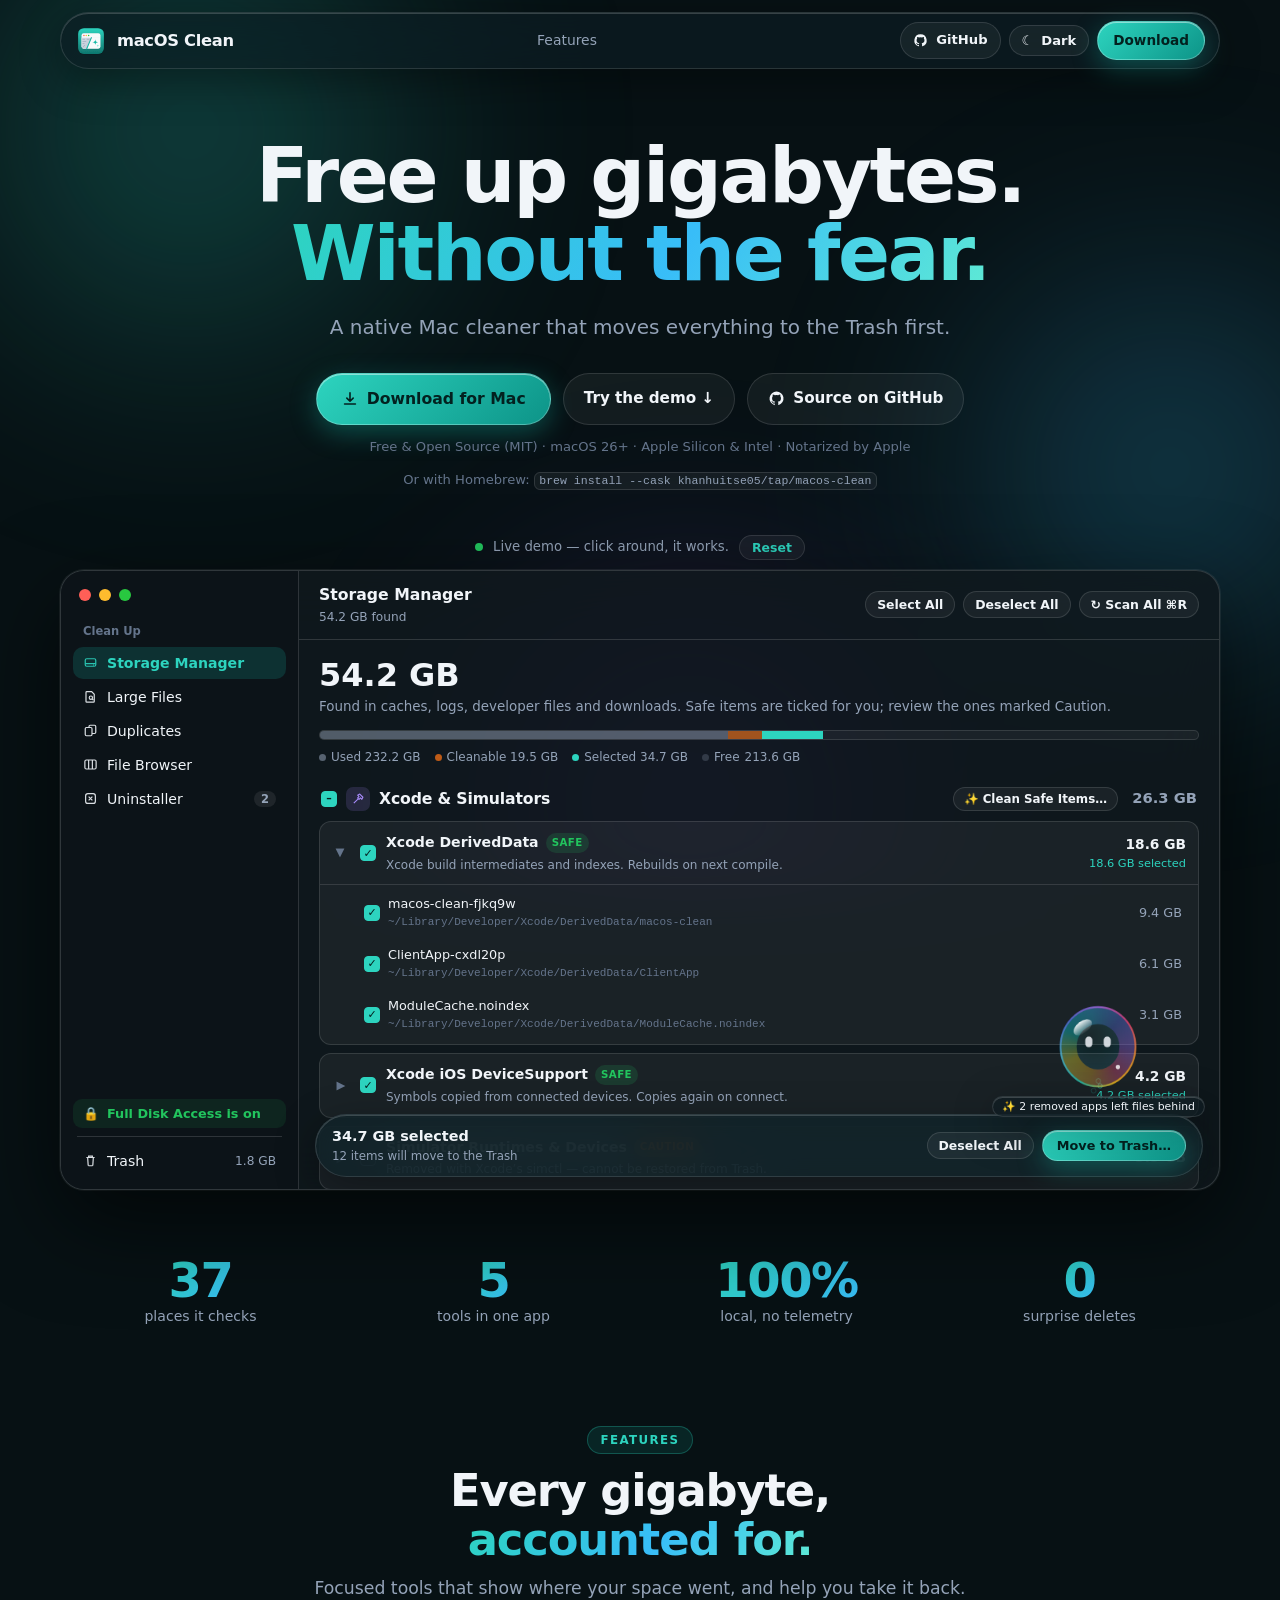
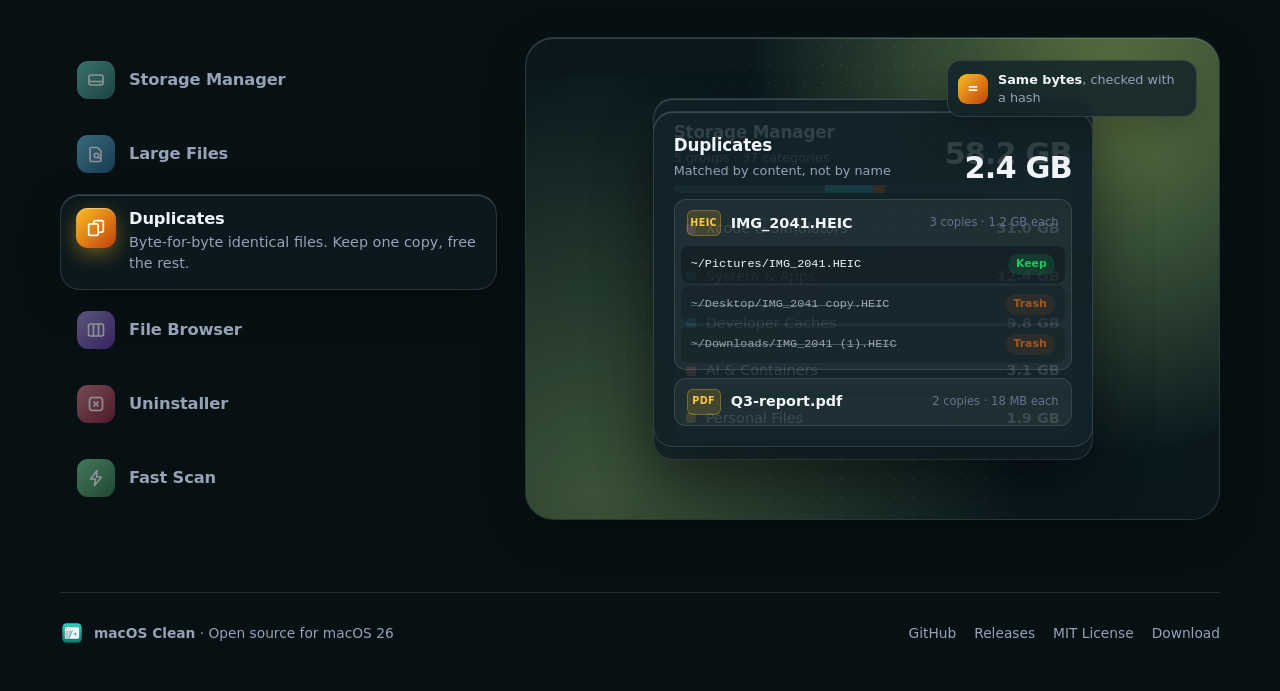
==== commit db4c0418: "release new version" ====
--- a/web/index.html
+++ b/web/index.html
@@ -80,6 +80,7 @@
           </a>
         </div>
         <p class="hero-caption">Free &amp; Open Source (MIT) · macOS 26+ · Apple Silicon &amp; Intel · Notarized by Apple</p>
+        <p class="hero-caption hero-brew">Or with Homebrew: <code>brew install --cask khanhuitse05/tap/macos-clean</code></p>
       </div>
 
       <div id="showcase" class="showcase-wrap">
--- a/web/styles.css
+++ b/web/styles.css
@@ -394,6 +394,15 @@
   color: var(--text-tertiary);
 }
 
+.hero-brew {
+  margin-top: 6px;
+}
+
+.hero-brew code {
+  color: var(--text-secondary);
+  user-select: all;
+}
+
 /* Interactive macOS 26 App Window */
 .showcase-wrap {
   margin-top: 44px;
